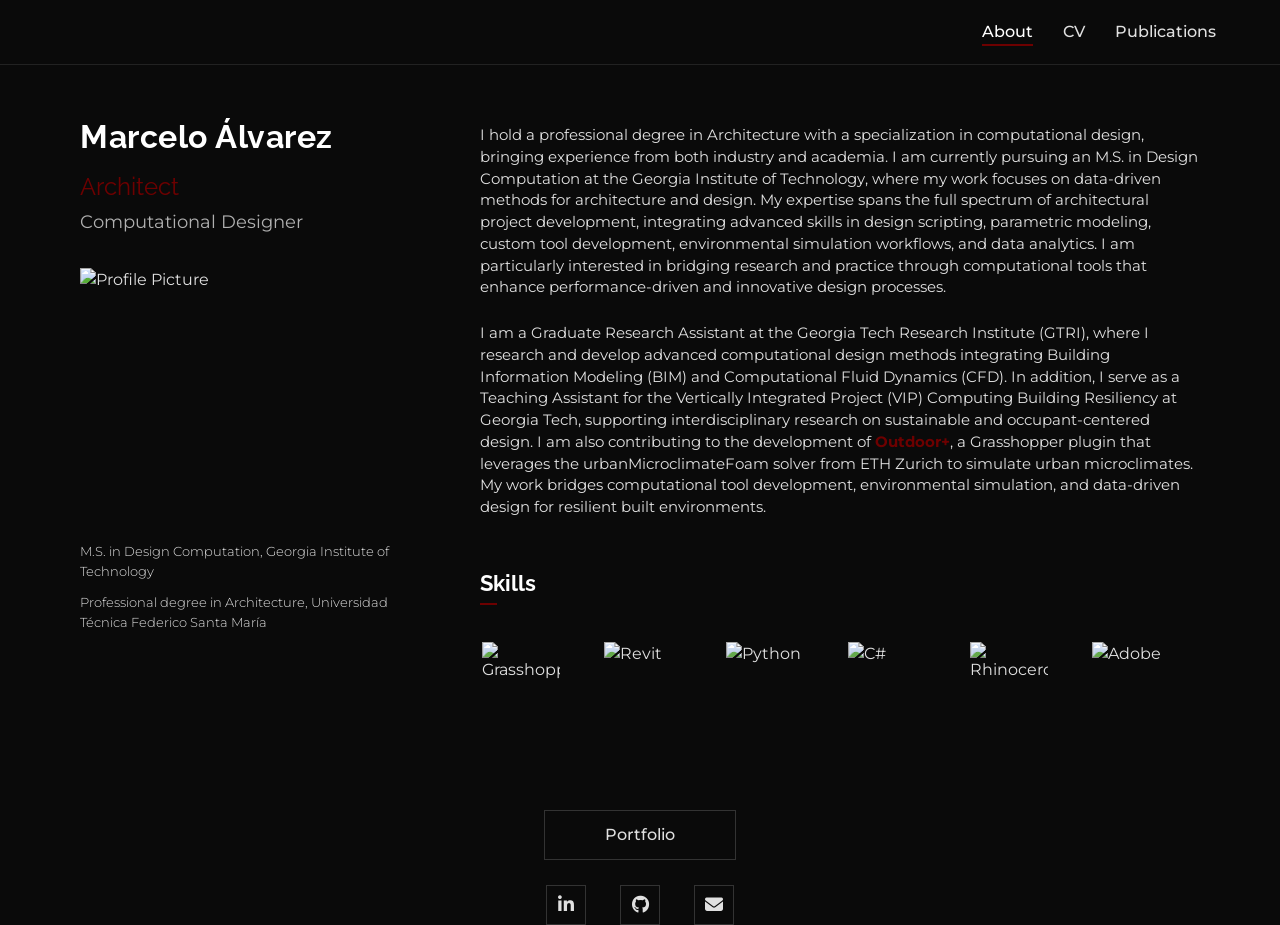
==== index.html @ eaa6f29a "fixed linkedin link" ====
<!DOCTYPE html>
<html lang="en">
<head>
    <meta charset="UTF-8">
    <meta name="viewport" content="width=device-width, initial-scale=1.0">
    <title>Marcelo Alvarez, Arch & Comp. Design</title>
    <link rel="stylesheet" href="https://cdnjs.cloudflare.com/ajax/libs/font-awesome/6.4.0/css/all.min.css">
    <link rel="stylesheet" href="https://fonts.googleapis.com/css2?family=Montserrat:wght@300;400;500;600&family=Raleway:wght@400;500;600&display=swap">
    <style>
        * {
            margin: 0;
            padding: 0;
            box-sizing: border-box;
        }

        body {
            line-height: 1.5;
            color: #e0e0e0;
            background-color: #0a0a0a;
            font-family: 'Montserrat', sans-serif;
        }

        .container {
            margin: 0 auto;
            padding: 0 4rem;
        }
        
        /* Navigation */
        nav {
            padding: 20px 0;
            border-bottom: 1px solid #222;
        }

        .nav-container {
            display: flex;
            justify-content: flex-end; /* Right-aligned navigation */
        }

        .nav-links {
            display: flex;
            list-style: none;
            gap: 30px;
        }

        .nav-links a {
            text-decoration: none;
            color: #e0e0e0;
            font-size: 16px;
            font-weight: 500;
            transition: all 0.3s ease;
            position: relative;
            padding: 5px 0;
        }

        .nav-links a:after {
            content: '';
            position: absolute;
            width: 0;
            height: 2px;
            bottom: 0;
            left: 0;
            background-color: #6d0000;
            transition: width 0.3s ease;
        }

        .nav-links a:hover, .nav-links a.active {
            color: #ffffff;
        }

        .nav-links a:hover:after, .nav-links a.active:after {
            width: 100%;
        }

        /* Main Content */
        .main-content {
            display: flex;
            align-items: flex-start;
            justify-content: center;
            padding: 3rem 0;
            gap: 5rem;
        }

        .left-column {
            display: flex;
            flex-direction: column;
            align-items: flex-start;
            max-width: 20rem;
        }

        .profile-info {
            text-align: left;
            margin-bottom: 2rem;
        }

        .profile-info h1 {
            font-family: 'Raleway', sans-serif;
            font-size: 32px;
            margin-bottom: 0.5rem;
            color: #ffffff;
            align-items: left;
            letter-spacing: 0.5px;
        }

        .profile-info h2 {
            font-family: 'Raleway', sans-serif;
            font-size: 24px;
            font-weight: 400;
            color: #6d0000;
            margin-bottom: 0.25rem;
        }

        .profile-info h4 {
            font-family: 'Montserrat', sans-serif;
            font-size: 18px;
            font-weight: 400;
            color: #b0b0b0;
        }

        .profile-image {
            width: 250px;
            height: 250px;
            object-fit: cover;
            padding-left: 0rem;
            transition: filter 0.5s ease;
        }

        .right-column {
            max-width: 45rem;
        }

        .bio p {
            font-size: 14.5px;
            line-height: 1.5;
            margin-bottom: 1.5rem;
            margin-top: 0.75rem;
        }

        .bio h3 {
            font-family: 'Raleway', sans-serif;
            font-size: 22px;
            color: #ffffff;
            margin-top: 1.5rem;
            margin-bottom: 1rem;
            position: relative;
            display: inline-block;
        }

        .bio h3:after {
            content: '';
            position: absolute;
            width: 30%;
            height: 2px;
            bottom: -5px;
            left: 0;
            background-color: #6d0000;
        }

        .bio a {
            color: #6d0000;
            text-decoration: none;
            transition: all 0.2s ease;
        }

        .bio a:hover {
            color: #ffffff;
        }

        .skills-list {
            display: flex;
            flex-wrap: wrap;
            gap: 2.5rem;
            align-items: center;
            padding-top: 1.5rem;
        }
        
        .skill-item {
            position: relative;
            display: flex;
            flex-direction: column;
            align-items: center;
            cursor: pointer;
        }
        
        .skills-list img {
            width: 82px;
            height: 82px;
            transition: all 0.3s ease;
            filter: grayscale(20%);
            border: 2px solid transparent;
        }
        
        .skill-item:hover img {
            transform: translateY(-5px);
            filter: grayscale(0%);
            border-color: #6d0000;
        }

        .skill-info {
            position: absolute;
            bottom: 100%;
            left: 50%;
            transform: translateX(-50%) translateY(-10px);
            background-color: rgba(10, 10, 10, 0.95);
            color: #fff;
            padding: 8px 12px;
            border-radius: 4px;
            font-size: 14px;
            white-space: nowrap;
            pointer-events: none;
            opacity: 0;
            visibility: hidden;
            transition: all 0.3s ease;
            border: 1px solid #6d0000;
            z-index: 100;
            width: max-content;
            max-width: 500px;
        }
        
        .skill-item:hover .skill-info {
            opacity: 1;
            visibility: visible;
            transform: translateX(-50%) translateY(0);
        }
        
        .skill-info:after {
            content: '';
            position: absolute;
            top: 100%;
            left: 50%;
            margin-left: -5px;
            border-width: 5px;
            border-style: solid;
            border-color: #6d0000 transparent transparent transparent;
        }

        /* Social section */
        .social-section {
            display: flex;
            flex-direction: column;
            align-items: center;
            margin-top: 40px;
        }

        /* Portfolio Button - Matches social icons */
        .portfolio-button {
            display: flex;
            align-items: center;
            justify-content: center;
            gap: 10px;
            background-color: transparent;
            color: #e0e0e0;
            border: 1px solid #333;
            padding: 12px 60px;
            font-size: 16px;
            font-weight: 500;
            text-decoration: none;
            margin-bottom: 25px;
            transition: all 0.3s ease;
            position: relative;
            overflow: hidden;
        }

        .portfolio-button:before {
            content: '';
            position: absolute;
            top: 0;
            left: -100%;
            width: 100%;
            height: 100%;
            background: rgba(201, 1, 1, 0.1);
            transition: all 0.3s ease;
        }

        .portfolio-button:hover {
            color: #fff;
            border-color: #6d0000;
        }

        .portfolio-button:hover:before {
            left: 0;
        }

        /* Social Icons */
        .social-icons {
            display: flex;
            justify-content: center;
            gap: 2.15rem;
        }

        .social-icons a {
            display: flex;
            align-items: center;
            justify-content: center;
            width: 40px;
            height: 40px;
            background-color: transparent;
            border: 1px solid #333;
            color: #e0e0e0;
            font-size: 18px;
            text-decoration: none;
            transition: all 0.3s ease;
            position: relative;
            overflow: hidden;
        }

        .social-icons a:before {
            content: '';
            position: absolute;
            top: 0;
            left: -100%;
            width: 100%;
            height: 100%;
            background: rgba(201, 1, 1, 0.1);
            transition: all 0.3s ease;
        }

        .social-icons a:hover {
            color: #fff;
            border-color: #6d0000;
        }

        .social-icons a:hover:before {
            left: 0;
        }

        /* Responsive Design */
        @media (max-width: 768px) {
            .main-content {
                flex-direction: column;
                gap: 40px;
            }

            .left-column, .right-column {
                max-width: 100%;
            }

            .nav-links {
                gap: 20px;
            }
            
            .skill-info {
                max-width: 150px;
            }
        }
    </style>
</head>
<body>
    <!-- Navigation -->
    <nav>
        <div class="container nav-container">
            <ul class="nav-links">
                <li><a href="#" class="active">About</a></li>
                <li><a href="cv.html">CV</a></li>
                <li><a href="publications.html">Publications</a></li>
                <!-- <li><a href="projects.html">Projects</a></li> -->
            </ul>
        </div>
    </nav>

    <!-- Main Content -->
    <div class="container">
        <div class="main-content">
            <div class="left-column">
                <div class="profile-info">
                    <h1>Marcelo Álvarez</h1>
                    <h2>Architect</h2>
                    <h4>Computational Designer</h4>
                </div>
                <img src="https://raw.githubusercontent.com/alvarezdmarch/personal-website/refs/heads/main/resources/profilepicture2.jpg" alt="Profile Picture" class="profile-image">
                <p style="font-weight: 300; padding-top: 1.5rem; font-size: small;">M.S. in Design Computation, Georgia Institute of Technology</p>
                <p style="font-weight: 300; padding-top: 0.75rem; font-size: small;">Professional degree in Architecture, Universidad Técnica Federico Santa María</p>
            </div>
            <div class="right-column">
                <div class="bio">
                    <p>
                        I hold a professional degree in Architecture with a specialization in computational design, bringing experience from both industry and academia.
                        I am currently pursuing an M.S. in Design Computation at the Georgia Institute of Technology, where my work focuses on data-driven methods 
                        for architecture and design. My expertise spans the full spectrum of architectural project development, integrating advanced skills in design 
                        scripting, parametric modeling, custom tool development, environmental simulation workflows, and data analytics. I am particularly interested
                        in bridging research and practice through computational tools that enhance performance-driven and innovative design processes.
                    </p>
                    <p>
                        I am a Graduate Research Assistant at the Georgia Tech Research Institute (GTRI), where I research and develop advanced computational design methods 
                        integrating Building Information Modeling (BIM) and Computational Fluid Dynamics (CFD). In addition, I serve as a Teaching Assistant for the Vertically 
                        Integrated Project (VIP) Computing Building Resiliency at Georgia Tech, supporting interdisciplinary research on sustainable and occupant-centered design.
                        I am also contributing to the development of <a href="https://docs.eddy3d.com/outdoorplus/" style="color: #6d0000; font-weight: bold;">Outdoor+</a>, 
                        a Grasshopper plugin that leverages the urbanMicroclimateFoam solver from ETH Zurich to simulate urban microclimates. My work bridges computational tool
                        development, environmental simulation, and data-driven design for resilient built environments.
                    </p>
                    <h3>Skills</h3>
                    <div class="skills-list">
                        <div class="skill-item">
                            <div class="skill-info">Grasshopper: Parametric design and algorithmic modeling</div>
                            <img src="https://raw.githubusercontent.com/alvarezdmarch/personal-website/refs/heads/main/resources/grasshopper.png" alt="Grasshopper">
                        </div>
                        <div class="skill-item">
                            <div class="skill-info">Revit: Building Information Modeling (BIM)</div>
                            <img src="https://raw.githubusercontent.com/alvarezdmarch/personal-website/refs/heads/main/resources/revit.png" alt="Revit">
                        </div>
                        <div class="skill-item">
                            <div class="skill-info">Python: Programming for computational design & data analytics</div>
                            <img src="https://raw.githubusercontent.com/alvarezdmarch/personal-website/refs/heads/main/resources/python.png" alt="Python">
                        </div>
                        <div class="skill-item">
                            <div class="skill-info">C#: Advanced plugin development and computational tools</div>
                            <img src="https://raw.githubusercontent.com/alvarezdmarch/personal-website/refs/heads/main/resources/csharp.png" alt="C#">
                        </div>
                        <div class="skill-item">
                            <div class="skill-info">Rhinoceros: 3D modeling and digital fabrication</div>
                            <img src="https://raw.githubusercontent.com/alvarezdmarch/personal-website/refs/heads/main/resources/rhino.png" alt="Rhinoceros">
                        </div>
                        <div class="skill-item">
                            <div class="skill-info">Adobe Creative Suite: Visual communication and design</div>
                            <img src="https://raw.githubusercontent.com/alvarezdmarch/personal-website/refs/heads/main/resources/adobe.png" alt="Adobe">
                        </div>
                    </div>
                </div>
            </div>
        </div>

        <div class="social-section">
            <!-- Portfolio Button -->
            <a href="https://alvarezdmarch.github.io/portfolio2/" class="portfolio-button">
                Portfolio
            </a>

            <!-- Social Icons -->
            <div class="social-icons">
                <a href="https://www.linkedin.com/in/alvarezdm/" aria-label="LinkedIn Profile">
                    <i class="fab fa-linkedin-in"></i>
                </a>
                <a href="https://github.com/alvarezdmarch" aria-label="GitHub Profile">
                    <i class="fab fa-github"></i>
                </a>
                <a href="mailto:alvarezdm.arch@gmail.com" aria-label="Email Contact">
                    <i class="fas fa-envelope"></i>
                </a>
            </div>
        </div>
    </div>

    <script>
        document.addEventListener('DOMContentLoaded', function() {
            const navLinks = document.querySelectorAll('.nav-links a');
            
            navLinks.forEach(link => {
                link.addEventListener('click', function() {
                    navLinks.forEach(item => item.classList.remove('active'));
                    this.classList.add('active');
                });
            });
        });
    </script>
</body>
</html>
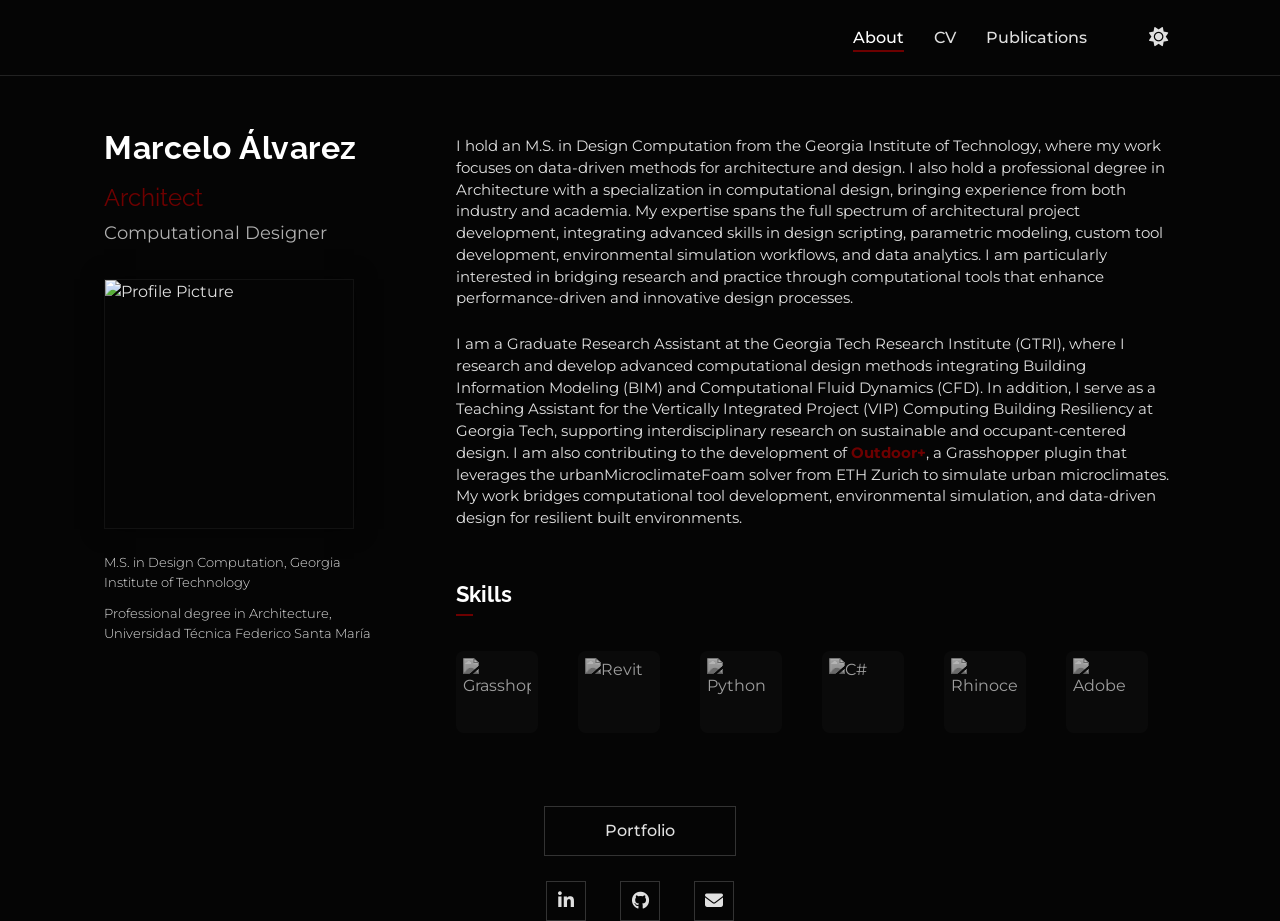
==== commit 95619e2a: "grad update" ====
--- a/index.html
+++ b/index.html
@@ -1,350 +1,21 @@
 <!DOCTYPE html>
 <html lang="en">
+
 <head>
     <meta charset="UTF-8">
     <meta name="viewport" content="width=device-width, initial-scale=1.0">
     <title>Marcelo Alvarez, Arch & Comp. Design</title>
     <link rel="stylesheet" href="https://cdnjs.cloudflare.com/ajax/libs/font-awesome/6.4.0/css/all.min.css">
-    <link rel="stylesheet" href="https://fonts.googleapis.com/css2?family=Montserrat:wght@300;400;500;600&family=Raleway:wght@400;500;600&display=swap">
-    <style>
-        * {
-            margin: 0;
-            padding: 0;
-            box-sizing: border-box;
-        }
+    <link rel="stylesheet"
+        href="https://fonts.googleapis.com/css2?family=Montserrat:wght@300;400;500;600&family=Raleway:wght@400;500;600&display=swap">
+    <link rel="stylesheet" href="styles.css">
+</head>
 
-        body {
-            line-height: 1.5;
-            color: #e0e0e0;
-            background-color: #0a0a0a;
-            font-family: 'Montserrat', sans-serif;
-        }
+<body>
+    <!-- Fixed Background -->
+    <div class="background-container" style="position: fixed; top: 0; left: 0; width: 100%; height: 100%; z-index: -1;">
+    </div>
 
-        .container {
-            margin: 0 auto;
-            padding: 0 4rem;
-        }
-        
-        /* Navigation */
-        nav {
-            padding: 20px 0;
-            border-bottom: 1px solid #222;
-        }
-
-        .nav-container {
-            display: flex;
-            justify-content: flex-end; /* Right-aligned navigation */
-        }
-
-        .nav-links {
-            display: flex;
-            list-style: none;
-            gap: 30px;
-        }
-
-        .nav-links a {
-            text-decoration: none;
-            color: #e0e0e0;
-            font-size: 16px;
-            font-weight: 500;
-            transition: all 0.3s ease;
-            position: relative;
-            padding: 5px 0;
-        }
-
-        .nav-links a:after {
-            content: '';
-            position: absolute;
-            width: 0;
-            height: 2px;
-            bottom: 0;
-            left: 0;
-            background-color: #6d0000;
-            transition: width 0.3s ease;
-        }
-
-        .nav-links a:hover, .nav-links a.active {
-            color: #ffffff;
-        }
-
-        .nav-links a:hover:after, .nav-links a.active:after {
-            width: 100%;
-        }
-
-        /* Main Content */
-        .main-content {
-            display: flex;
-            align-items: flex-start;
-            justify-content: center;
-            padding: 3rem 0;
-            gap: 5rem;
-        }
-
-        .left-column {
-            display: flex;
-            flex-direction: column;
-            align-items: flex-start;
-            max-width: 20rem;
-        }
-
-        .profile-info {
-            text-align: left;
-            margin-bottom: 2rem;
-        }
-
-        .profile-info h1 {
-            font-family: 'Raleway', sans-serif;
-            font-size: 32px;
-            margin-bottom: 0.5rem;
-            color: #ffffff;
-            align-items: left;
-            letter-spacing: 0.5px;
-        }
-
-        .profile-info h2 {
-            font-family: 'Raleway', sans-serif;
-            font-size: 24px;
-            font-weight: 400;
-            color: #6d0000;
-            margin-bottom: 0.25rem;
-        }
-
-        .profile-info h4 {
-            font-family: 'Montserrat', sans-serif;
-            font-size: 18px;
-            font-weight: 400;
-            color: #b0b0b0;
-        }
-
-        .profile-image {
-            width: 250px;
-            height: 250px;
-            object-fit: cover;
-            padding-left: 0rem;
-            transition: filter 0.5s ease;
-        }
-
-        .right-column {
-            max-width: 45rem;
-        }
-
-        .bio p {
-            font-size: 14.5px;
-            line-height: 1.5;
-            margin-bottom: 1.5rem;
-            margin-top: 0.75rem;
-        }
-
-        .bio h3 {
-            font-family: 'Raleway', sans-serif;
-            font-size: 22px;
-            color: #ffffff;
-            margin-top: 1.5rem;
-            margin-bottom: 1rem;
-            position: relative;
-            display: inline-block;
-        }
-
-        .bio h3:after {
-            content: '';
-            position: absolute;
-            width: 30%;
-            height: 2px;
-            bottom: -5px;
-            left: 0;
-            background-color: #6d0000;
-        }
-
-        .bio a {
-            color: #6d0000;
-            text-decoration: none;
-            transition: all 0.2s ease;
-        }
-
-        .bio a:hover {
-            color: #ffffff;
-        }
-
-        .skills-list {
-            display: flex;
-            flex-wrap: wrap;
-            gap: 2.5rem;
-            align-items: center;
-            padding-top: 1.5rem;
-        }
-        
-        .skill-item {
-            position: relative;
-            display: flex;
-            flex-direction: column;
-            align-items: center;
-            cursor: pointer;
-        }
-        
-        .skills-list img {
-            width: 82px;
-            height: 82px;
-            transition: all 0.3s ease;
-            filter: grayscale(20%);
-            border: 2px solid transparent;
-        }
-        
-        .skill-item:hover img {
-            transform: translateY(-5px);
-            filter: grayscale(0%);
-            border-color: #6d0000;
-        }
-
-        .skill-info {
-            position: absolute;
-            bottom: 100%;
-            left: 50%;
-            transform: translateX(-50%) translateY(-10px);
-            background-color: rgba(10, 10, 10, 0.95);
-            color: #fff;
-            padding: 8px 12px;
-            border-radius: 4px;
-            font-size: 14px;
-            white-space: nowrap;
-            pointer-events: none;
-            opacity: 0;
-            visibility: hidden;
-            transition: all 0.3s ease;
-            border: 1px solid #6d0000;
-            z-index: 100;
-            width: max-content;
-            max-width: 500px;
-        }
-        
-        .skill-item:hover .skill-info {
-            opacity: 1;
-            visibility: visible;
-            transform: translateX(-50%) translateY(0);
-        }
-        
-        .skill-info:after {
-            content: '';
-            position: absolute;
-            top: 100%;
-            left: 50%;
-            margin-left: -5px;
-            border-width: 5px;
-            border-style: solid;
-            border-color: #6d0000 transparent transparent transparent;
-        }
-
-        /* Social section */
-        .social-section {
-            display: flex;
-            flex-direction: column;
-            align-items: center;
-            margin-top: 40px;
-        }
-
-        /* Portfolio Button - Matches social icons */
-        .portfolio-button {
-            display: flex;
-            align-items: center;
-            justify-content: center;
-            gap: 10px;
-            background-color: transparent;
-            color: #e0e0e0;
-            border: 1px solid #333;
-            padding: 12px 60px;
-            font-size: 16px;
-            font-weight: 500;
-            text-decoration: none;
-            margin-bottom: 25px;
-            transition: all 0.3s ease;
-            position: relative;
-            overflow: hidden;
-        }
-
-        .portfolio-button:before {
-            content: '';
-            position: absolute;
-            top: 0;
-            left: -100%;
-            width: 100%;
-            height: 100%;
-            background: rgba(201, 1, 1, 0.1);
-            transition: all 0.3s ease;
-        }
-
-        .portfolio-button:hover {
-            color: #fff;
-            border-color: #6d0000;
-        }
-
-        .portfolio-button:hover:before {
-            left: 0;
-        }
-
-        /* Social Icons */
-        .social-icons {
-            display: flex;
-            justify-content: center;
-            gap: 2.15rem;
-        }
-
-        .social-icons a {
-            display: flex;
-            align-items: center;
-            justify-content: center;
-            width: 40px;
-            height: 40px;
-            background-color: transparent;
-            border: 1px solid #333;
-            color: #e0e0e0;
-            font-size: 18px;
-            text-decoration: none;
-            transition: all 0.3s ease;
-            position: relative;
-            overflow: hidden;
-        }
-
-        .social-icons a:before {
-            content: '';
-            position: absolute;
-            top: 0;
-            left: -100%;
-            width: 100%;
-            height: 100%;
-            background: rgba(201, 1, 1, 0.1);
-            transition: all 0.3s ease;
-        }
-
-        .social-icons a:hover {
-            color: #fff;
-            border-color: #6d0000;
-        }
-
-        .social-icons a:hover:before {
-            left: 0;
-        }
-
-        /* Responsive Design */
-        @media (max-width: 768px) {
-            .main-content {
-                flex-direction: column;
-                gap: 40px;
-            }
-
-            .left-column, .right-column {
-                max-width: 100%;
-            }
-
-            .nav-links {
-                gap: 20px;
-            }
-            
-            .skill-info {
-                max-width: 150px;
-            }
-        }
-    </style>
-</head>
-<body>
     <!-- Navigation -->
     <nav>
         <div class="container nav-container">
@@ -353,6 +24,11 @@
                 <li><a href="cv.html">CV</a></li>
                 <li><a href="publications.html">Publications</a></li>
                 <!-- <li><a href="projects.html">Projects</a></li> -->
+                <li>
+                    <button id="theme-toggle" class="theme-toggle" aria-label="Toggle Dark Mode">
+                        <i class="fas fa-sun"></i>
+                    </button>
+                </li>
             </ul>
         </div>
     </nav>
@@ -366,52 +42,69 @@
                     <h2>Architect</h2>
                     <h4>Computational Designer</h4>
                 </div>
-                <img src="https://raw.githubusercontent.com/alvarezdmarch/personal-website/refs/heads/main/resources/profilepicture2.jpg" alt="Profile Picture" class="profile-image">
-                <p style="font-weight: 300; padding-top: 1.5rem; font-size: small;">M.S. in Design Computation, Georgia Institute of Technology</p>
-                <p style="font-weight: 300; padding-top: 0.75rem; font-size: small;">Professional degree in Architecture, Universidad Técnica Federico Santa María</p>
+                <img src="https://raw.githubusercontent.com/alvarezdmarch/personal-website/refs/heads/main/resources/profilepicture2.jpg"
+                    alt="Profile Picture" class="profile-image">
+                <p style="font-weight: 300; padding-top: 1.5rem; font-size: small;">M.S. in Design Computation, Georgia
+                    Institute of Technology</p>
+                <p style="font-weight: 300; padding-top: 0.75rem; font-size: small;">Professional degree in
+                    Architecture, Universidad Técnica Federico Santa María</p>
             </div>
             <div class="right-column">
                 <div class="bio">
                     <p>
-                        I hold a professional degree in Architecture with a specialization in computational design, bringing experience from both industry and academia.
-                        I am currently pursuing an M.S. in Design Computation at the Georgia Institute of Technology, where my work focuses on data-driven methods 
-                        for architecture and design. My expertise spans the full spectrum of architectural project development, integrating advanced skills in design 
-                        scripting, parametric modeling, custom tool development, environmental simulation workflows, and data analytics. I am particularly interested
-                        in bridging research and practice through computational tools that enhance performance-driven and innovative design processes.
+                        I hold an M.S. in Design Computation from the Georgia Institute of Technology, where my work
+                        focuses on data-driven methods for architecture and design. I also hold a professional degree in
+                        Architecture with a specialization in computational design, bringing experience from both
+                        industry and academia. My expertise spans the full spectrum of architectural project
+                        development, integrating advanced skills in design scripting, parametric modeling, custom tool
+                        development, environmental simulation workflows, and data analytics. I am particularly
+                        interested in bridging research and practice through computational tools that enhance
+                        performance-driven and innovative design processes.
                     </p>
                     <p>
-                        I am a Graduate Research Assistant at the Georgia Tech Research Institute (GTRI), where I research and develop advanced computational design methods 
-                        integrating Building Information Modeling (BIM) and Computational Fluid Dynamics (CFD). In addition, I serve as a Teaching Assistant for the Vertically 
-                        Integrated Project (VIP) Computing Building Resiliency at Georgia Tech, supporting interdisciplinary research on sustainable and occupant-centered design.
-                        I am also contributing to the development of <a href="https://docs.eddy3d.com/outdoorplus/" style="color: #6d0000; font-weight: bold;">Outdoor+</a>, 
-                        a Grasshopper plugin that leverages the urbanMicroclimateFoam solver from ETH Zurich to simulate urban microclimates. My work bridges computational tool
+                        I am a Graduate Research Assistant at the Georgia Tech Research Institute (GTRI), where I
+                        research and develop advanced computational design methods
+                        integrating Building Information Modeling (BIM) and Computational Fluid Dynamics (CFD). In
+                        addition, I serve as a Teaching Assistant for the Vertically
+                        Integrated Project (VIP) Computing Building Resiliency at Georgia Tech, supporting
+                        interdisciplinary research on sustainable and occupant-centered design.
+                        I am also contributing to the development of <a href="https://docs.eddy3d.com/outdoorplus/"
+                            style="color: #6d0000; font-weight: bold;">Outdoor+</a>,
+                        a Grasshopper plugin that leverages the urbanMicroclimateFoam solver from ETH Zurich to simulate
+                        urban microclimates. My work bridges computational tool
                         development, environmental simulation, and data-driven design for resilient built environments.
                     </p>
                     <h3>Skills</h3>
                     <div class="skills-list">
                         <div class="skill-item">
                             <div class="skill-info">Grasshopper: Parametric design and algorithmic modeling</div>
-                            <img src="https://raw.githubusercontent.com/alvarezdmarch/personal-website/refs/heads/main/resources/grasshopper.png" alt="Grasshopper">
+                            <img src="https://raw.githubusercontent.com/alvarezdmarch/personal-website/refs/heads/main/resources/grasshopper.png"
+                                alt="Grasshopper">
                         </div>
                         <div class="skill-item">
                             <div class="skill-info">Revit: Building Information Modeling (BIM)</div>
-                            <img src="https://raw.githubusercontent.com/alvarezdmarch/personal-website/refs/heads/main/resources/revit.png" alt="Revit">
+                            <img src="https://raw.githubusercontent.com/alvarezdmarch/personal-website/refs/heads/main/resources/revit.png"
+                                alt="Revit">
                         </div>
                         <div class="skill-item">
                             <div class="skill-info">Python: Programming for computational design & data analytics</div>
-                            <img src="https://raw.githubusercontent.com/alvarezdmarch/personal-website/refs/heads/main/resources/python.png" alt="Python">
+                            <img src="https://raw.githubusercontent.com/alvarezdmarch/personal-website/refs/heads/main/resources/python.png"
+                                alt="Python">
                         </div>
                         <div class="skill-item">
                             <div class="skill-info">C#: Advanced plugin development and computational tools</div>
-                            <img src="https://raw.githubusercontent.com/alvarezdmarch/personal-website/refs/heads/main/resources/csharp.png" alt="C#">
+                            <img src="https://raw.githubusercontent.com/alvarezdmarch/personal-website/refs/heads/main/resources/csharp.png"
+                                alt="C#">
                         </div>
                         <div class="skill-item">
                             <div class="skill-info">Rhinoceros: 3D modeling and digital fabrication</div>
-                            <img src="https://raw.githubusercontent.com/alvarezdmarch/personal-website/refs/heads/main/resources/rhino.png" alt="Rhinoceros">
+                            <img src="https://raw.githubusercontent.com/alvarezdmarch/personal-website/refs/heads/main/resources/rhino.png"
+                                alt="Rhinoceros">
                         </div>
                         <div class="skill-item">
                             <div class="skill-info">Adobe Creative Suite: Visual communication and design</div>
-                            <img src="https://raw.githubusercontent.com/alvarezdmarch/personal-website/refs/heads/main/resources/adobe.png" alt="Adobe">
+                            <img src="https://raw.githubusercontent.com/alvarezdmarch/personal-website/refs/heads/main/resources/adobe.png"
+                                alt="Adobe">
                         </div>
                     </div>
                 </div>
@@ -439,12 +132,13 @@
         </div>
     </div>
 
+    <script src="theme.js"></script>
     <script>
-        document.addEventListener('DOMContentLoaded', function() {
+        document.addEventListener('DOMContentLoaded', function () {
             const navLinks = document.querySelectorAll('.nav-links a');
-            
+
             navLinks.forEach(link => {
-                link.addEventListener('click', function() {
+                link.addEventListener('click', function () {
                     navLinks.forEach(item => item.classList.remove('active'));
                     this.classList.add('active');
                 });
@@ -452,4 +146,5 @@
         });
     </script>
 </body>
+
 </html>
--- a/styles.css
+++ b/styles.css
@@ -0,0 +1,642 @@
+:root {
+    --bg-color: #050505;
+    --text-color: #e0e0e0;
+    --text-muted: #b0b0b0;
+    --accent-color: #6d0000;
+    --border-color: #222;
+    --hover-bg: rgba(255, 255, 255, 0.05);
+    --card-bg: rgba(255, 255, 255, 0.03);
+    --card-border: rgba(255, 255, 255, 0.05);
+    --nav-border: #222;
+    --active-color: #ffffff;
+    --social-border: #333;
+    --social-hover-bg: rgba(201, 1, 1, 0.1);
+}
+
+html[data-theme="light"] {
+    --bg-color: #ffffff;
+    --text-color: #000000;
+    --text-muted: #555555;
+    --accent-color: #8a0000;
+    /* Slightly darker red for light mode contrast */
+    --border-color: #ddd;
+    --hover-bg: rgba(0, 0, 0, 0.05);
+    --card-bg: rgba(0, 0, 0, 0.03);
+    --card-border: rgba(0, 0, 0, 0.1);
+    --nav-border: #eee;
+    --active-color: #000000;
+    --social-border: #ccc;
+    --social-hover-bg: rgba(138, 0, 0, 0.1);
+}
+
+* {
+    margin: 0;
+    padding: 0;
+    box-sizing: border-box;
+}
+
+html {
+    overflow-y: scroll;
+    /* Force scrollbar to prevent layout shift */
+    background-color: var(--bg-color);
+}
+
+body {
+    line-height: 1.5;
+    color: var(--text-color);
+    background-color: var(--bg-color);
+    font-family: 'Montserrat', sans-serif;
+    position: relative;
+    overflow-x: hidden;
+    transition: background-color 0.3s ease, color 0.3s ease;
+}
+
+.background-container {
+    position: fixed;
+    top: 0;
+    left: 0;
+    width: 100%;
+    height: 100%;
+    z-index: -1;
+    background-color: var(--bg-color);
+    transition: background-color 0.3s ease;
+}
+
+.container {
+    margin: 0 auto;
+    padding: 0 4rem;
+    max-width: 75rem;
+}
+
+/* Navigation */
+nav {
+    padding: 20px 0;
+    border-bottom: 1px solid var(--nav-border);
+}
+
+.nav-container {
+    display: flex;
+    justify-content: flex-end;
+    /* Right-aligned navigation */
+    align-items: center;
+}
+
+.nav-links {
+    display: flex;
+    list-style: none;
+    gap: 30px;
+    align-items: center;
+}
+
+.nav-links a {
+    text-decoration: none;
+    color: var(--text-color);
+    font-size: 16px;
+    font-weight: 500;
+    transition: all 0.3s ease;
+    position: relative;
+    padding: 5px 0;
+}
+
+.nav-links a:after {
+    content: '';
+    position: absolute;
+    width: 0;
+    height: 2px;
+    bottom: 0;
+    left: 0;
+    background-color: var(--accent-color);
+    transition: width 0.3s ease;
+}
+
+.nav-links a:hover,
+.nav-links a.active {
+    color: var(--active-color);
+}
+
+.nav-links a:hover:after,
+.nav-links a.active:after {
+    width: 100%;
+}
+
+/* Theme Toggle Button */
+.theme-toggle {
+    background: none;
+    border: none;
+    color: var(--text-color);
+    cursor: pointer;
+    font-size: 1.2rem;
+    padding: 0.5rem;
+    margin-left: 1.5rem;
+    transition: color 0.3s ease;
+    display: flex;
+    align-items: center;
+    justify-content: center;
+}
+
+.theme-toggle:hover {
+    color: var(--accent-color);
+}
+
+/* Main Content */
+.main-content {
+    display: flex;
+    align-items: flex-start;
+    justify-content: center;
+    padding: 3rem 0;
+    gap: 5rem;
+}
+
+.left-column {
+    display: flex;
+    flex-direction: column;
+    align-items: flex-start;
+    max-width: 20rem;
+}
+
+.profile-info {
+    text-align: left;
+    margin-bottom: 2rem;
+}
+
+.profile-info h1 {
+    font-family: 'Raleway', sans-serif;
+    font-size: 32px;
+    margin-bottom: 0.5rem;
+    color: var(--active-color);
+    align-items: left;
+    letter-spacing: 0.5px;
+}
+
+.profile-info h2 {
+    font-family: 'Raleway', sans-serif;
+    font-size: 24px;
+    font-weight: 400;
+    color: var(--accent-color);
+    margin-bottom: 0.25rem;
+}
+
+.profile-info h4 {
+    font-family: 'Montserrat', sans-serif;
+    font-size: 18px;
+    font-weight: 400;
+    color: var(--text-muted);
+}
+
+.profile-image {
+    width: 250px;
+    height: 250px;
+    object-fit: cover;
+    padding-left: 0rem;
+    transition: all 0.5s ease;
+    box-shadow: 0 0 20px rgba(0, 0, 0, 0.5);
+    border: 1px solid var(--card-border);
+}
+
+.profile-image:hover {
+    box-shadow: 0 0 30px rgba(109, 0, 0, 0.2);
+    transform: scale(1.02);
+    border-color: rgba(109, 0, 0, 0.3);
+}
+
+.right-column {
+    max-width: 45rem;
+}
+
+.bio p {
+    font-size: 14.5px;
+    line-height: 1.5;
+    margin-bottom: 1.5rem;
+    margin-top: 0.75rem;
+}
+
+.bio h3 {
+    font-family: 'Raleway', sans-serif;
+    font-size: 22px;
+    color: var(--active-color);
+    margin-top: 1.5rem;
+    margin-bottom: 1rem;
+    position: relative;
+    display: inline-block;
+}
+
+.bio h3:after {
+    content: '';
+    position: absolute;
+    width: 30%;
+    height: 2px;
+    bottom: -5px;
+    left: 0;
+    background-color: var(--accent-color);
+}
+
+.bio a {
+    color: var(--accent-color);
+    text-decoration: none;
+    transition: all 0.2s ease;
+}
+
+.bio a:hover {
+    color: var(--active-color);
+}
+
+/* Skills Grid */
+.skills-list {
+    display: flex;
+    flex-wrap: wrap;
+    gap: 2.5rem;
+    align-items: center;
+    padding-top: 1.5rem;
+}
+
+.skill-item {
+    position: relative;
+    display: flex;
+    flex-direction: column;
+    align-items: center;
+    cursor: pointer;
+}
+
+.skills-list img {
+    width: 82px;
+    height: 82px;
+    transition: all 0.4s cubic-bezier(0.4, 0, 0.2, 1);
+    filter: grayscale(100%) opacity(0.7);
+    border: 2px solid transparent;
+    /* darker border for unselected state */
+    padding: 5px;
+    border-radius: 8px;
+    background: var(--card-bg);
+}
+
+.skill-item:hover img {
+    transform: translateY(-5px) scale(1.05);
+    filter: grayscale(0%) opacity(1);
+    border-color: rgba(109, 0, 0, 0.5);
+    background: var(--social-hover-bg);
+    box-shadow: 0 10px 20px -10px rgba(0, 0, 0, 0.5);
+}
+
+.skill-info {
+    position: absolute;
+    bottom: 110%;
+    left: 50%;
+    transform: translateX(-50%) translateY(5px);
+    background-color: rgba(10, 10, 10, 0.95);
+    color: #fff;
+    padding: 8px 16px;
+    border-radius: 4px;
+    font-size: 13px;
+    letter-spacing: 0.5px;
+    white-space: nowrap;
+    pointer-events: none;
+    opacity: 0;
+    visibility: hidden;
+    transition: all 0.3s cubic-bezier(0.4, 0, 0.2, 1);
+    border: 1px solid rgba(109, 0, 0, 0.4);
+    z-index: 100;
+    width: max-content;
+    max-width: 500px;
+    box-shadow: 0 5px 15px rgba(0, 0, 0, 0.5);
+    backdrop-filter: blur(5px);
+}
+
+.skill-item:hover .skill-info {
+    opacity: 1;
+    visibility: visible;
+    transform: translateX(-50%) translateY(0);
+}
+
+.skill-info:after {
+    content: '';
+    position: absolute;
+    top: 100%;
+    left: 50%;
+    margin-left: -5px;
+    border-width: 5px;
+    border-style: solid;
+    border-color: #6d0000 transparent transparent transparent;
+}
+
+/* Light Mode specific icon adjustments */
+html[data-theme="light"] .skills-list img {
+    filter: grayscale(100%) invert(1) opacity(0.8);
+}
+
+html[data-theme="light"] .skill-item:hover img {
+    /* Keep inverted on hover so they differ from the dark-mode optimized originals */
+    filter: grayscale(0%) invert(1) opacity(1);
+}
+
+/* Social section */
+.social-section {
+    display: flex;
+    flex-direction: column;
+    align-items: center;
+    margin-top: 25px;
+}
+
+/* Portfolio Button */
+.portfolio-button {
+    display: flex;
+    align-items: center;
+    justify-content: center;
+    gap: 10px;
+    background-color: transparent;
+    color: var(--text-color);
+    border: 1px solid var(--social-border);
+    padding: 12px 60px;
+    font-size: 16px;
+    font-weight: 500;
+    text-decoration: none;
+    margin-bottom: 25px;
+    transition: all 0.3s ease;
+    position: relative;
+    overflow: hidden;
+}
+
+.portfolio-button:before {
+    content: '';
+    position: absolute;
+    top: 0;
+    left: -100%;
+    width: 100%;
+    height: 100%;
+    background: var(--social-hover-bg);
+    transition: all 0.3s ease;
+}
+
+.portfolio-button:hover {
+    color: var(--active-color);
+    border-color: var(--accent-color);
+}
+
+.portfolio-button:hover:before {
+    left: 0;
+}
+
+/* Social Icons */
+.social-icons {
+    display: flex;
+    justify-content: center;
+    gap: 2.15rem;
+}
+
+.social-icons a {
+    display: flex;
+    align-items: center;
+    justify-content: center;
+    width: 40px;
+    height: 40px;
+    background-color: transparent;
+    border: 1px solid var(--social-border);
+    color: var(--text-color);
+    font-size: 18px;
+    text-decoration: none;
+    transition: all 0.3s ease;
+    position: relative;
+    overflow: hidden;
+}
+
+.social-icons a:before {
+    content: '';
+    position: absolute;
+    top: 0;
+    left: -100%;
+    width: 100%;
+    height: 100%;
+    background: var(--social-hover-bg);
+    transition: all 0.3s ease;
+}
+
+.social-icons a:hover {
+    color: var(--active-color);
+    border-color: var(--accent-color);
+}
+
+.social-icons a:hover:before {
+    left: 0;
+}
+
+/* CV Page Specifics */
+.cv-content {
+    padding: 3rem 0;
+    max-width: 65rem;
+    margin: 0 auto;
+}
+
+.section {
+    margin-bottom: 3rem;
+}
+
+.section-title {
+    font-family: 'Raleway', sans-serif;
+    font-size: 22px;
+    color: var(--active-color);
+    margin-bottom: 1.5rem;
+    position: relative;
+    display: inline-block;
+}
+
+.section-title:after {
+    content: '';
+    position: absolute;
+    width: 30%;
+    height: 2px;
+    bottom: -5px;
+    left: 0;
+    background-color: var(--accent-color);
+}
+
+.entry {
+    margin-bottom: 2rem;
+    padding-bottom: 1.5rem;
+    border-bottom: 1px solid var(--border-color);
+}
+
+.entry:last-child {
+    border-bottom: none;
+    padding-bottom: 0;
+}
+
+.entry-title {
+    font-family: 'Raleway', sans-serif;
+    font-size: 18px;
+    color: var(--active-color);
+    margin-bottom: 0.5rem;
+    font-weight: 500;
+}
+
+.entry-subtitle {
+    font-size: 16px;
+    color: var(--accent-color);
+    margin-bottom: 0.5rem;
+    font-weight: 500;
+}
+
+.entry-date {
+    font-size: 14px;
+    color: var(--text-muted);
+    margin-bottom: 1rem;
+    font-style: italic;
+}
+
+.entry-description {
+    font-size: 14.5px;
+    line-height: 1.6;
+    color: var(--text-color);
+}
+
+.entry-description ul {
+    margin-left: 1.5rem;
+    margin-top: 0.5rem;
+}
+
+.entry-description li {
+    margin-bottom: 0.25rem;
+}
+
+/* Publications Page Specifics */
+.publications-content {
+    padding: 3rem 0;
+    max-width: 65rem;
+    margin: 0 auto;
+}
+
+.page-title {
+    font-family: 'Raleway', sans-serif;
+    font-size: 32px;
+    margin-bottom: 2rem;
+    color: var(--active-color);
+    letter-spacing: 0.5px;
+}
+
+.publication-list {
+    list-style: none;
+}
+
+.publication-item {
+    margin-bottom: 2.5rem;
+    padding-bottom: 2rem;
+    border-bottom: 1px solid var(--border-color);
+}
+
+.publication-item:last-child {
+    border-bottom: none;
+    padding-bottom: 0;
+}
+
+.publication-title {
+    font-family: 'Raleway', sans-serif;
+    font-size: 20px;
+    color: var(--active-color);
+    margin-bottom: 0.75rem;
+    font-weight: 500;
+    line-height: 1.3;
+}
+
+.publication-authors {
+    font-size: 16px;
+    color: var(--accent-color);
+    margin-bottom: 0.5rem;
+    font-weight: 500;
+}
+
+.publication-journal {
+    font-style: italic;
+    margin-bottom: 0.5rem;
+    color: var(--text-muted);
+    font-size: 15px;
+}
+
+.publication-year {
+    font-size: 14px;
+    color: var(--text-muted);
+    margin-bottom: 1rem;
+}
+
+.publication-abstract {
+    margin-bottom: 1rem;
+    font-size: 14.5px;
+    line-height: 1.6;
+}
+
+.publication-link {
+    display: inline-block;
+    color: var(--accent-color);
+    text-decoration: none;
+    transition: all 0.3s ease;
+    font-weight: 500;
+    position: relative;
+}
+
+.publication-link:after {
+    content: '';
+    position: absolute;
+    width: 0;
+    height: 1px;
+    bottom: -2px;
+    left: 0;
+    background-color: var(--accent-color);
+    transition: width 0.3s ease;
+}
+
+.publication-link:hover {
+    color: var(--active-color);
+}
+
+.publication-link:hover:after {
+    width: 100%;
+    background-color: var(--active-color);
+}
+
+
+/* Responsive Design */
+@media (max-width: 768px) {
+
+    /* Global Container Padding */
+    .container {
+        padding: 0 2rem;
+    }
+
+    .main-content {
+        flex-direction: column;
+        gap: 40px;
+    }
+
+    .left-column,
+    .right-column {
+        max-width: 100%;
+    }
+
+    .nav-links {
+        gap: 20px;
+    }
+
+    .skill-info {
+        max-width: 150px;
+    }
+
+    /* CV/Publications Responsive */
+    .cv-content,
+    .publications-content {
+        padding: 2rem 0;
+    }
+
+    .skills-grid {
+        /* For CV skills if grid is used */
+        grid-template-columns: 1fr;
+    }
+
+    .social-icons {
+        gap: 1.5rem;
+    }
+
+    .page-title {
+        font-size: 28px;
+    }
+
+    .publication-title {
+        font-size: 18px;
+    }
+}
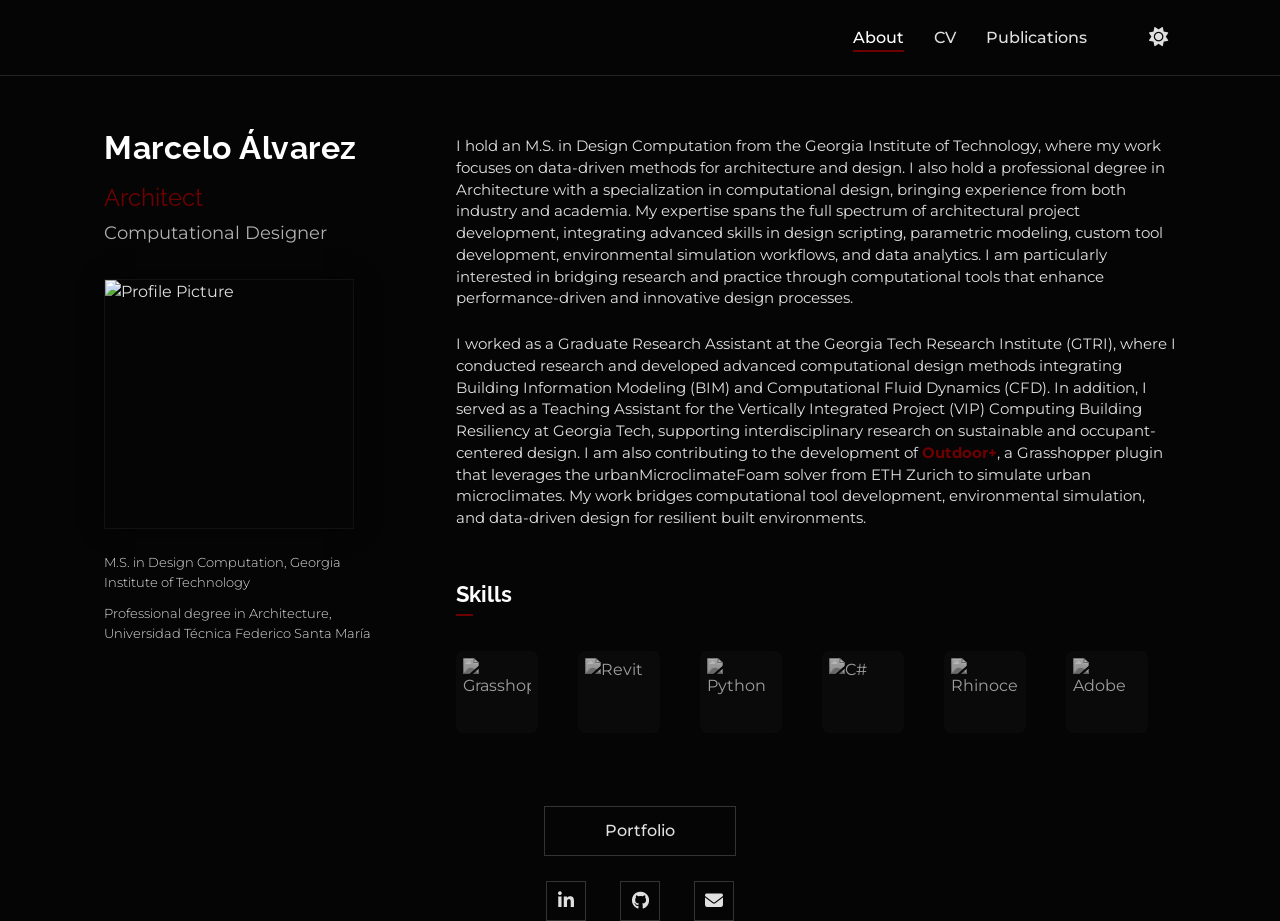
==== commit 87208120: "grad update" ====
--- a/index.html
+++ b/index.html
@@ -62,10 +62,10 @@
                         performance-driven and innovative design processes.
                     </p>
                     <p>
-                        I am a Graduate Research Assistant at the Georgia Tech Research Institute (GTRI), where I
-                        research and develop advanced computational design methods
+                        I worked as a Graduate Research Assistant at the Georgia Tech Research Institute (GTRI), where I
+                        conducted research and developed advanced computational design methods
                         integrating Building Information Modeling (BIM) and Computational Fluid Dynamics (CFD). In
-                        addition, I serve as a Teaching Assistant for the Vertically
+                        addition, I served as a Teaching Assistant for the Vertically
                         Integrated Project (VIP) Computing Building Resiliency at Georgia Tech, supporting
                         interdisciplinary research on sustainable and occupant-centered design.
                         I am also contributing to the development of <a href="https://docs.eddy3d.com/outdoorplus/"
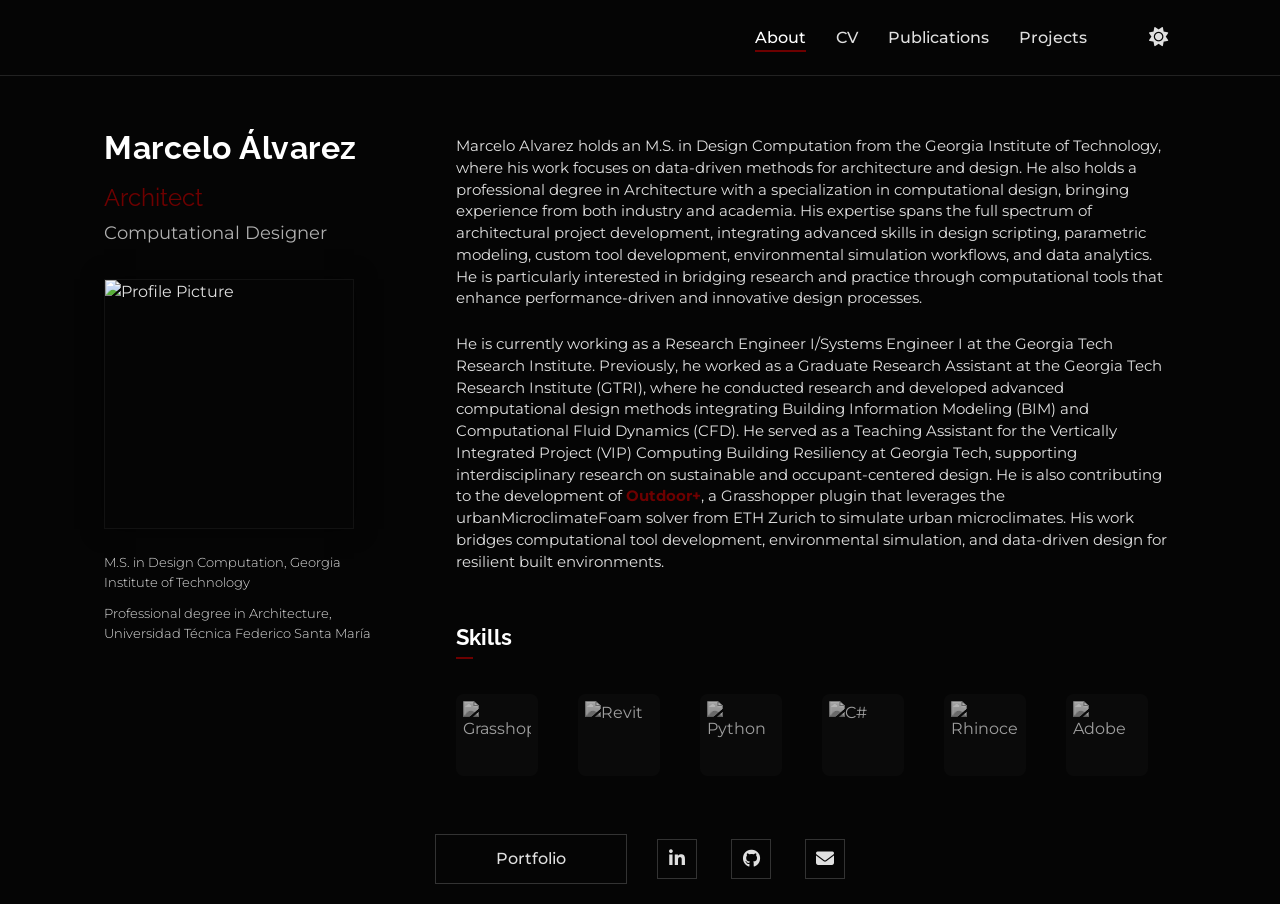
==== commit f7e2e36b: "feat: Rework projects page by deleting `_projects.html` and creating `projects.html`, add new image " ====
--- a/index.html
+++ b/index.html
@@ -23,7 +23,7 @@
                 <li><a href="#" class="active">About</a></li>
                 <li><a href="cv.html">CV</a></li>
                 <li><a href="publications.html">Publications</a></li>
-                <!-- <li><a href="projects.html">Projects</a></li> -->
+                <li><a href="projects.html">Projects</a></li>
                 <li>
                     <button id="theme-toggle" class="theme-toggle" aria-label="Toggle Dark Mode">
                         <i class="fas fa-sun"></i>
@@ -52,37 +52,42 @@
             <div class="right-column">
                 <div class="bio">
                     <p>
-                        I hold an M.S. in Design Computation from the Georgia Institute of Technology, where my work
-                        focuses on data-driven methods for architecture and design. I also hold a professional degree in
+                        Marcelo Alvarez holds an M.S. in Design Computation from the Georgia Institute of Technology,
+                        where his work
+                        focuses on data-driven methods for architecture and design. He also holds a professional degree
+                        in
                         Architecture with a specialization in computational design, bringing experience from both
-                        industry and academia. My expertise spans the full spectrum of architectural project
+                        industry and academia. His expertise spans the full spectrum of architectural project
                         development, integrating advanced skills in design scripting, parametric modeling, custom tool
-                        development, environmental simulation workflows, and data analytics. I am particularly
+                        development, environmental simulation workflows, and data analytics. He is particularly
                         interested in bridging research and practice through computational tools that enhance
                         performance-driven and innovative design processes.
                     </p>
                     <p>
-                        I worked as a Graduate Research Assistant at the Georgia Tech Research Institute (GTRI), where I
-                        conducted research and developed advanced computational design methods
-                        integrating Building Information Modeling (BIM) and Computational Fluid Dynamics (CFD). In
-                        addition, I served as a Teaching Assistant for the Vertically
+                        He is currently working as a Research Engineer I/Systems Engineer I at the Georgia Tech Research
+                        Institute.
+                        Previously, he worked as a Graduate Research Assistant at the Georgia Tech Research Institute
+                        (GTRI), where he conducted research and developed advanced computational design methods
+                        integrating Building Information Modeling (BIM) and Computational Fluid Dynamics (CFD).
+                        He served as a Teaching Assistant for the Vertically
                         Integrated Project (VIP) Computing Building Resiliency at Georgia Tech, supporting
                         interdisciplinary research on sustainable and occupant-centered design.
-                        I am also contributing to the development of <a href="https://docs.eddy3d.com/outdoorplus/"
+                        He is also contributing to the development of <a href="https://docs.eddy3d.com/outdoorplus/"
                             style="color: #6d0000; font-weight: bold;">Outdoor+</a>,
                         a Grasshopper plugin that leverages the urbanMicroclimateFoam solver from ETH Zurich to simulate
-                        urban microclimates. My work bridges computational tool
+                        urban microclimates. His work bridges computational tool
                         development, environmental simulation, and data-driven design for resilient built environments.
                     </p>
                     <h3>Skills</h3>
                     <div class="skills-list">
                         <div class="skill-item">
-                            <div class="skill-info">Grasshopper: Parametric design and algorithmic modeling</div>
+                            <div class="skill-info">Grasshopper: Advanced parametric modeling and data manipulation
+                            </div>
                             <img src="https://raw.githubusercontent.com/alvarezdmarch/personal-website/refs/heads/main/resources/grasshopper.png"
                                 alt="Grasshopper">
                         </div>
                         <div class="skill-item">
-                            <div class="skill-info">Revit: Building Information Modeling (BIM)</div>
+                            <div class="skill-info">Revit: BIM and custom IFC tool development</div>
                             <img src="https://raw.githubusercontent.com/alvarezdmarch/personal-website/refs/heads/main/resources/revit.png"
                                 alt="Revit">
                         </div>
@@ -92,7 +97,7 @@
                                 alt="Python">
                         </div>
                         <div class="skill-item">
-                            <div class="skill-info">C#: Advanced plugin development and computational tools</div>
+                            <div class="skill-info">C#: Grasshopper plugin development and computational tools</div>
                             <img src="https://raw.githubusercontent.com/alvarezdmarch/personal-website/refs/heads/main/resources/csharp.png"
                                 alt="C#">
                         </div>
--- a/styles.css
+++ b/styles.css
@@ -47,7 +47,7 @@
     background-color: var(--bg-color);
     font-family: 'Montserrat', sans-serif;
     position: relative;
-    overflow-x: hidden;
+    overflow-x: clip;
     transition: background-color 0.3s ease, color 0.3s ease;
 }
 
@@ -72,6 +72,10 @@
 nav {
     padding: 20px 0;
     border-bottom: 1px solid var(--nav-border);
+    position: sticky;
+    top: 0;
+    z-index: 1000;
+    background-color: var(--bg-color);
 }
 
 .nav-container {
@@ -331,9 +335,12 @@
 /* Social section */
 .social-section {
     display: flex;
-    flex-direction: column;
+    flex-direction: row;
+    justify-content: center;
     align-items: center;
-    margin-top: 25px;
+    margin-top: 10px;
+    gap: 30px;
+    padding-bottom: 20px;
 }
 
 /* Portfolio Button */
@@ -349,7 +356,7 @@
     font-size: 16px;
     font-weight: 500;
     text-decoration: none;
-    margin-bottom: 25px;
+    margin-bottom: 0;
     transition: all 0.3s ease;
     position: relative;
     overflow: hidden;
@@ -448,6 +455,17 @@
     background-color: var(--accent-color);
 }
 
+.cv-summary {
+    cursor: pointer;
+    user-select: none;
+    outline: none;
+    transition: color 0.3s ease;
+}
+
+.cv-summary:hover .section-title {
+    color: var(--accent-color);
+}
+
 .entry {
     margin-bottom: 2rem;
     padding-bottom: 1.5rem;
@@ -505,10 +523,22 @@
 
 .page-title {
     font-family: 'Raleway', sans-serif;
-    font-size: 32px;
-    margin-bottom: 2rem;
-    color: var(--active-color);
+    font-size: 22px;
+    color: var(--active-color);
+    margin-bottom: 1.5rem;
+    position: relative;
+    display: inline-block;
     letter-spacing: 0.5px;
+}
+
+.page-title:after {
+    content: '';
+    position: absolute;
+    width: 30%;
+    height: 2px;
+    bottom: -5px;
+    left: 0;
+    background-color: var(--accent-color);
 }
 
 .publication-list {
@@ -528,7 +558,7 @@
 
 .publication-title {
     font-family: 'Raleway', sans-serif;
-    font-size: 20px;
+    font-size: 18px;
     color: var(--active-color);
     margin-bottom: 0.75rem;
     font-weight: 500;
@@ -546,7 +576,7 @@
     font-style: italic;
     margin-bottom: 0.5rem;
     color: var(--text-muted);
-    font-size: 15px;
+    font-size: 14.5px;
 }
 
 .publication-year {
@@ -555,8 +585,27 @@
     margin-bottom: 1rem;
 }
 
+.publication-details {
+    margin-bottom: 1.5rem;
+}
+
+.publication-summary {
+    cursor: pointer;
+    font-weight: 500;
+    font-size: 14.5px;
+    color: var(--accent-color);
+    margin-bottom: 0.5rem;
+    transition: color 0.3s ease;
+    user-select: none;
+    outline: none;
+}
+
+.publication-summary:hover {
+    color: var(--active-color);
+}
+
 .publication-abstract {
-    margin-bottom: 1rem;
+    margin-top: 0.5rem;
     font-size: 14.5px;
     line-height: 1.6;
 }
@@ -623,6 +672,11 @@
         padding: 2rem 0;
     }
 
+    .social-section {
+        flex-direction: column;
+        gap: 20px;
+    }
+
     .skills-grid {
         /* For CV skills if grid is used */
         grid-template-columns: 1fr;
@@ -632,11 +686,98 @@
         gap: 1.5rem;
     }
 
-    .page-title {
-        font-size: 28px;
-    }
-
     .publication-title {
         font-size: 18px;
     }
+
+    .projects-grid {
+        grid-template-columns: 1fr;
+    }
+}
+
+/* Projects Page Specifics */
+.projects-content {
+    padding: 3rem 0;
+    max-width: 65rem;
+    margin: 0 auto;
+}
+
+.projects-grid {
+    display: grid;
+    grid-template-columns: repeat(auto-fill, minmax(300px, 1fr));
+    gap: 30px;
+}
+
+.project-card {
+    border: 1px solid var(--border-color);
+    margin-bottom: 20px;
+    background-color: var(--card-bg);
+    transition: all 0.3s ease;
+}
+
+.project-card:hover {
+    border-color: var(--accent-color);
+    transform: translateY(-5px);
+    box-shadow: 0 10px 20px rgba(0, 0, 0, 0.1);
+}
+
+.project-image {
+    width: 100%;
+    height: 200px;
+    object-fit: cover;
+}
+
+.project-info {
+    padding: 20px;
+}
+
+.project-title {
+    font-family: 'Raleway', sans-serif;
+    font-size: 20px;
+    color: var(--active-color);
+    margin-bottom: 10px;
+    font-weight: 500;
+}
+
+.project-category {
+    font-size: 14px;
+    color: var(--accent-color);
+    margin-bottom: 15px;
+    font-weight: 500;
+}
+
+.project-description {
+    font-size: 14.5px;
+    line-height: 1.6;
+    color: var(--text-color);
+    margin-bottom: 15px;
+}
+
+.project-link {
+    display: inline-block;
+    color: var(--accent-color);
+    text-decoration: none;
+    transition: all 0.3s ease;
+    font-weight: 500;
+    position: relative;
+}
+
+.project-link:after {
+    content: '';
+    position: absolute;
+    width: 0;
+    height: 1px;
+    bottom: -2px;
+    left: 0;
+    background-color: var(--accent-color);
+    transition: width 0.3s ease;
+}
+
+.project-link:hover {
+    color: var(--active-color);
+}
+
+.project-link:hover:after {
+    width: 100%;
+    background-color: var(--active-color);
 }
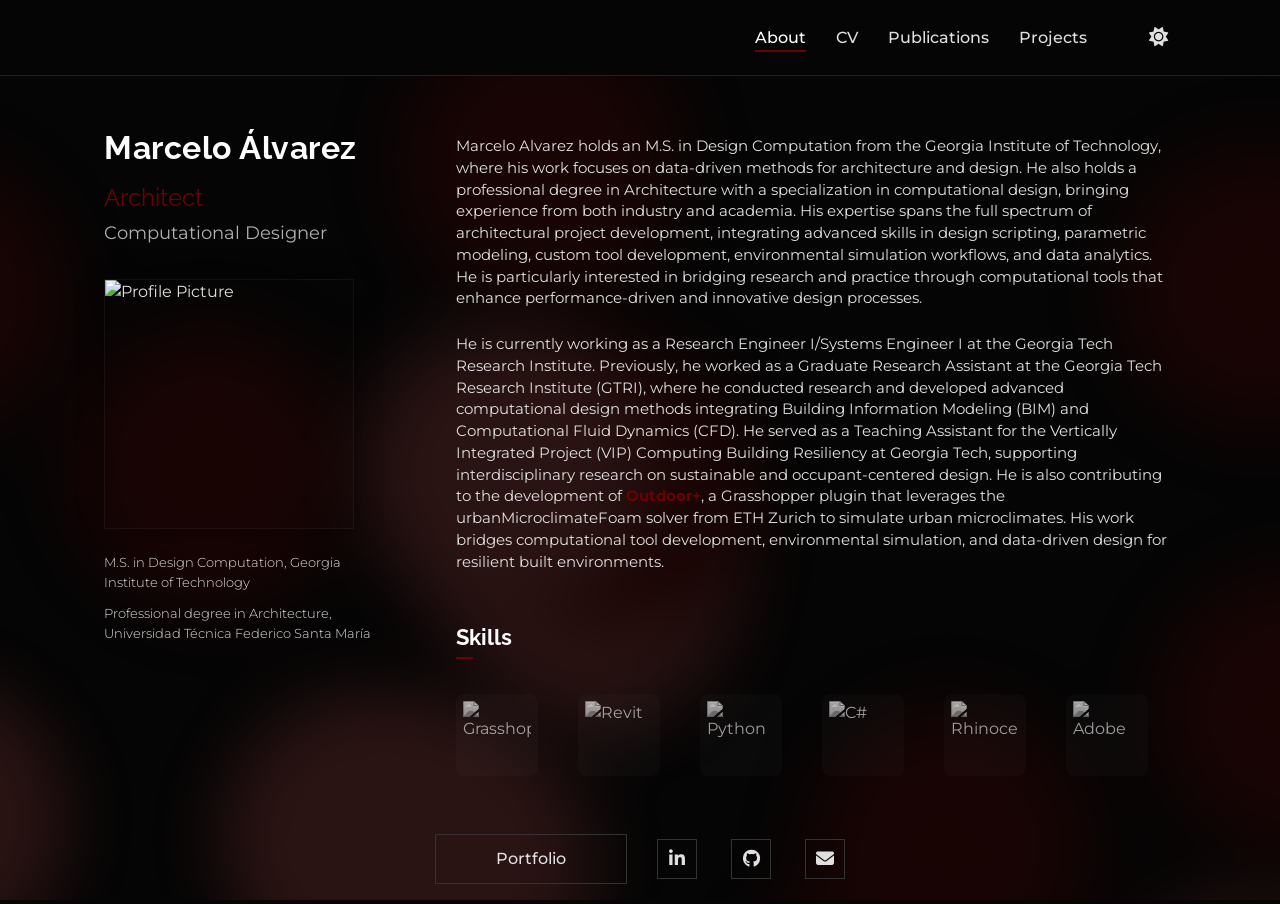
==== commit a3faf354: "feat: Add an animated background effect to the website by introducing a new background div and assoc" ====
--- a/index.html
+++ b/index.html
@@ -137,6 +137,29 @@
         </div>
     </div>
 
+    <div class="background">
+        <span></span>
+        <span></span>
+        <span></span>
+        <span></span>
+        <span></span>
+        <span></span>
+        <span></span>
+        <span></span>
+        <span></span>
+        <span></span>
+        <span></span>
+        <span></span>
+        <span></span>
+        <span></span>
+        <span></span>
+        <span></span>
+        <span></span>
+        <span></span>
+        <span></span>
+        <span></span>
+    </div>
+
     <script src="theme.js"></script>
     <script>
         document.addEventListener('DOMContentLoaded', function () {
--- a/styles.css
+++ b/styles.css
@@ -44,7 +44,7 @@
 body {
     line-height: 1.5;
     color: var(--text-color);
-    background-color: var(--bg-color);
+    background-color: transparent;
     font-family: 'Montserrat', sans-serif;
     position: relative;
     overflow-x: clip;
@@ -58,7 +58,7 @@
     width: 100%;
     height: 100%;
     z-index: -1;
-    background-color: var(--bg-color);
+    background-color: transparent;
     transition: background-color 0.3s ease;
 }
 
@@ -780,4 +780,235 @@
 .project-link:hover:after {
     width: 100%;
     background-color: var(--active-color);
+}
+
+@keyframes move {
+    100% {
+        transform: translate3d(0, 0, 1px) rotate(360deg);
+    }
+}
+
+.background {
+    position: fixed;
+    width: 100vw;
+    height: 100vh;
+    top: 0;
+    left: 0;
+    background-color: transparent;
+    overflow: hidden;
+    z-index: -1;
+    opacity: 0.15;
+}
+
+.background span {
+    width: 32vmin;
+    height: 32vmin;
+    border-radius: 32vmin;
+    backface-visibility: hidden;
+    position: absolute;
+    animation: move;
+    animation-duration: 45;
+    animation-timing-function: linear;
+    animation-iteration-count: infinite;
+}
+
+
+.background span:nth-child(0) {
+    color: #ff6666;
+    top: 58%;
+    left: 25%;
+    animation-duration: 17s;
+    animation-delay: -46s;
+    transform-origin: 20vw 25vh;
+    box-shadow: 64vmin 0 8.785637058167211vmin currentColor;
+}
+
+.background span:nth-child(1) {
+    color: #ff6666;
+    top: 49%;
+    left: 80%;
+    animation-duration: 43s;
+    animation-delay: -23s;
+    transform-origin: -17vw -11vh;
+    box-shadow: -64vmin 0 8.821230984677126vmin currentColor;
+}
+
+.background span:nth-child(2) {
+    color: #ff6666;
+    top: 80%;
+    left: 69%;
+    animation-duration: 21s;
+    animation-delay: -33s;
+    transform-origin: -19vw 5vh;
+    box-shadow: -64vmin 0 8.886742752262409vmin currentColor;
+}
+
+.background span:nth-child(3) {
+    color: #8a0000;
+    top: 63%;
+    left: 45%;
+    animation-duration: 43s;
+    animation-delay: -1s;
+    transform-origin: -23vw -6vh;
+    box-shadow: 64vmin 0 8.878028927172725vmin currentColor;
+}
+
+.background span:nth-child(4) {
+    color: #8a0000;
+    top: 30%;
+    left: 96%;
+    animation-duration: 22s;
+    animation-delay: -48s;
+    transform-origin: 18vw 19vh;
+    box-shadow: 64vmin 0 8.341071685532974vmin currentColor;
+}
+
+.background span:nth-child(5) {
+    color: #ff6666;
+    top: 77%;
+    left: 62%;
+    animation-duration: 10s;
+    animation-delay: -24s;
+    transform-origin: 19vw -9vh;
+    box-shadow: -64vmin 0 8.337611777983vmin currentColor;
+}
+
+.background span:nth-child(6) {
+    color: #ff6666;
+    top: 75%;
+    left: 28%;
+    animation-duration: 16s;
+    animation-delay: -40s;
+    transform-origin: 24vw 3vh;
+    box-shadow: -64vmin 0 8.049341385105203vmin currentColor;
+}
+
+.background span:nth-child(7) {
+    color: #8a0000;
+    top: 16%;
+    left: 42%;
+    animation-duration: 55s;
+    animation-delay: -43s;
+    transform-origin: 14vw -1vh;
+    box-shadow: 64vmin 0 8.790516157199786vmin currentColor;
+}
+
+.background span:nth-child(8) {
+    color: #8a0000;
+    top: 97%;
+    left: 91%;
+    animation-duration: 43s;
+    animation-delay: -35s;
+    transform-origin: 0vw 2vh;
+    box-shadow: 64vmin 0 8.73138228819361vmin currentColor;
+}
+
+.background span:nth-child(9) {
+    color: #8a0000;
+    top: 36%;
+    left: 50%;
+    animation-duration: 23s;
+    animation-delay: -49s;
+    transform-origin: 4vw 10vh;
+    box-shadow: -64vmin 0 8.347863343865772vmin currentColor;
+}
+
+.background span:nth-child(10) {
+    color: #ff6666;
+    top: 100%;
+    left: 41%;
+    animation-duration: 29s;
+    animation-delay: -29s;
+    transform-origin: -16vw 17vh;
+    box-shadow: 64vmin 0 8.835647707585412vmin currentColor;
+}
+
+.background span:nth-child(11) {
+    color: #ff6666;
+    top: 36%;
+    left: 4%;
+    animation-duration: 26s;
+    animation-delay: -39s;
+    transform-origin: 3vw 14vh;
+    box-shadow: -64vmin 0 8.133572403384242vmin currentColor;
+}
+
+.background span:nth-child(12) {
+    color: #8a0000;
+    top: 2%;
+    left: 76%;
+    animation-duration: 8s;
+    animation-delay: -8s;
+    transform-origin: -13vw 3vh;
+    box-shadow: -64vmin 0 8.73086992942947vmin currentColor;
+}
+
+.background span:nth-child(13) {
+    color: #8a0000;
+    top: 85%;
+    left: 92%;
+    animation-duration: 15s;
+    animation-delay: -48s;
+    transform-origin: 14vw 3vh;
+    box-shadow: 64vmin 0 8.444073829066744vmin currentColor;
+}
+
+.background span:nth-child(14) {
+    color: #8a0000;
+    top: 78%;
+    left: 18%;
+    animation-duration: 25s;
+    animation-delay: -47s;
+    transform-origin: 20vw 3vh;
+    box-shadow: 64vmin 0 8.73509382586478vmin currentColor;
+}
+
+.background span:nth-child(15) {
+    color: #8a0000;
+    top: 3%;
+    left: 13%;
+    animation-duration: 25s;
+    animation-delay: -35s;
+    transform-origin: -14vw -4vh;
+    box-shadow: -64vmin 0 8.278420693597274vmin currentColor;
+}
+
+.background span:nth-child(16) {
+    color: #8a0000;
+    top: 98%;
+    left: 12%;
+    animation-duration: 21s;
+    animation-delay: -23s;
+    transform-origin: -12vw 0vh;
+    box-shadow: 64vmin 0 8.837634493239202vmin currentColor;
+}
+
+.background span:nth-child(17) {
+    color: #8a0000;
+    top: 38%;
+    left: 82%;
+    animation-duration: 23s;
+    animation-delay: -36s;
+    transform-origin: 14vw -21vh;
+    box-shadow: -64vmin 0 8.03893783748463vmin currentColor;
+}
+
+.background span:nth-child(18) {
+    color: #ff6666;
+    top: 36%;
+    left: 73%;
+    animation-duration: 8s;
+    animation-delay: -44s;
+    transform-origin: 18vw -12vh;
+    box-shadow: -64vmin 0 8.547036093363774vmin currentColor;
+}
+
+.background span:nth-child(19) {
+    color: #8a0000;
+    top: 17%;
+    left: 28%;
+    animation-duration: 55s;
+    animation-delay: -48s;
+    transform-origin: 1vw -6vh;
+    box-shadow: -64vmin 0 8.29501456736002vmin currentColor;
 }
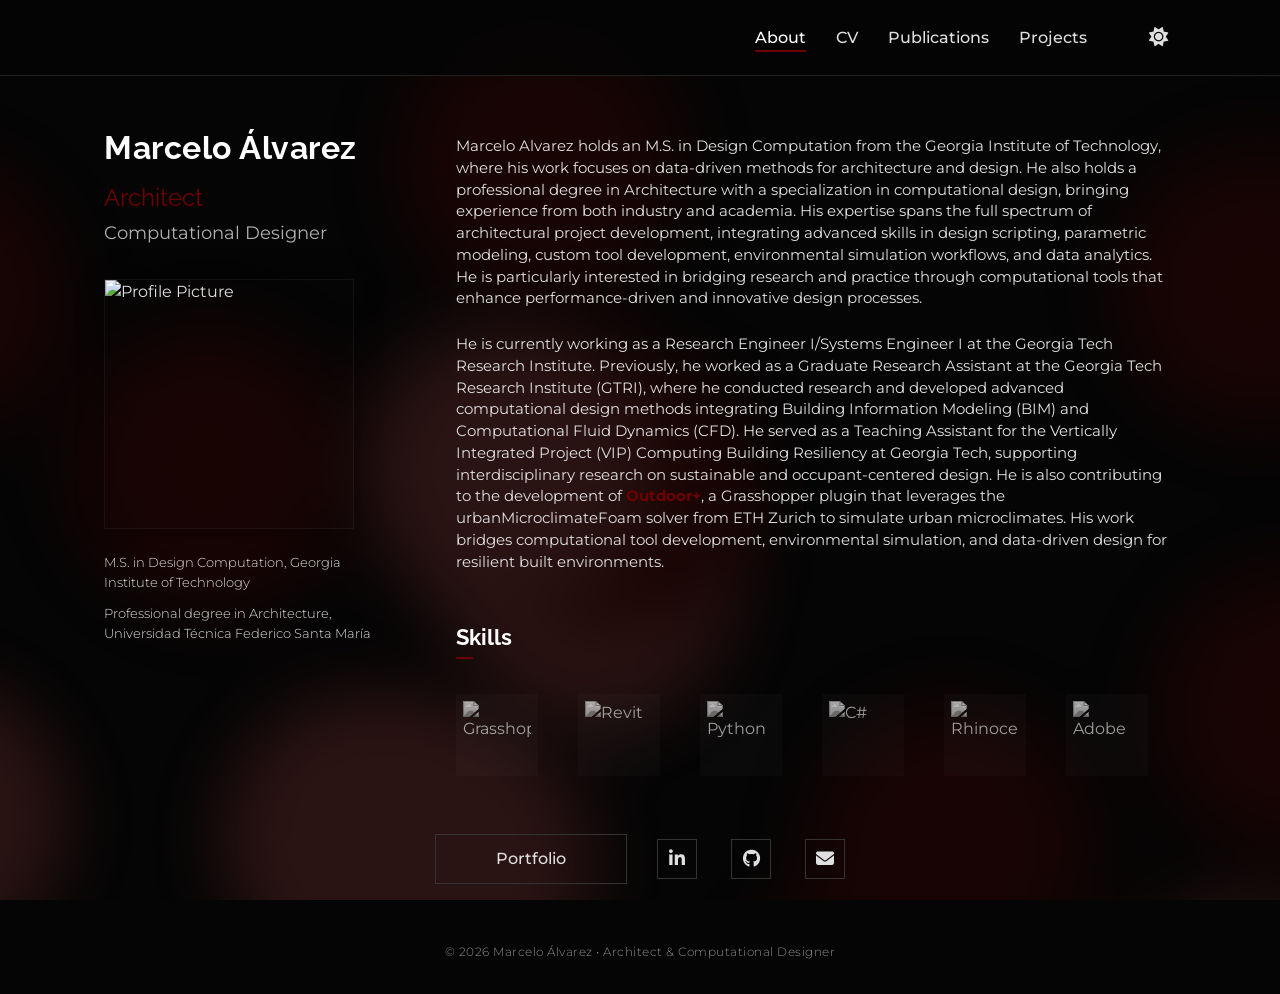
==== commit b85e49a3: "feat: add SEO metadata, mobile navigation, and site footers across all pages while standardizing ext" ====
--- a/index.html
+++ b/index.html
@@ -4,7 +4,12 @@
 <head>
     <meta charset="UTF-8">
     <meta name="viewport" content="width=device-width, initial-scale=1.0">
-    <title>Marcelo Alvarez, Arch & Comp. Design</title>
+    <meta name="description" content="Marcelo Álvarez - Architect & Computational Designer specializing in data-driven methods, urban microclimate CFD, and custom BIM tools. M.S. Design Computation, Georgia Tech.">
+    <meta name="author" content="Marcelo Álvarez">
+    <meta property="og:title" content="Marcelo Álvarez | Architect & Computational Designer">
+    <meta property="og:description" content="M.S. in Design Computation, Georgia Institute of Technology. Research Engineer & Computational Designer.">
+    <meta property="og:image" content="https://raw.githubusercontent.com/alvarezdmarch/personal-website/refs/heads/main/resources/profilepicture2.jpg">
+    <meta property="og:type" content="website">
     <link rel="stylesheet" href="https://cdnjs.cloudflare.com/ajax/libs/font-awesome/6.4.0/css/all.min.css">
     <link rel="stylesheet"
         href="https://fonts.googleapis.com/css2?family=Montserrat:wght@300;400;500;600&family=Raleway:wght@400;500;600&display=swap">
@@ -19,8 +24,11 @@
     <!-- Navigation -->
     <nav>
         <div class="container nav-container">
+            <button id="menu-toggle" class="menu-toggle" aria-label="Toggle Mobile Navigation">
+                <i class="fas fa-bars"></i>
+            </button>
             <ul class="nav-links">
-                <li><a href="#" class="active">About</a></li>
+                <li><a href="index.html" class="active">About</a></li>
                 <li><a href="cv.html">CV</a></li>
                 <li><a href="publications.html">Publications</a></li>
                 <li><a href="projects.html">Projects</a></li>
@@ -73,7 +81,7 @@
                         Integrated Project (VIP) Computing Building Resiliency at Georgia Tech, supporting
                         interdisciplinary research on sustainable and occupant-centered design.
                         He is also contributing to the development of <a href="https://docs.eddy3d.com/outdoorplus/"
-                            style="color: #6d0000; font-weight: bold;">Outdoor+</a>,
+                            target="_blank" rel="noopener noreferrer" style="color: #6d0000; font-weight: bold;">Outdoor+</a>,
                         a Grasshopper plugin that leverages the urbanMicroclimateFoam solver from ETH Zurich to simulate
                         urban microclimates. His work bridges computational tool
                         development, environmental simulation, and data-driven design for resilient built environments.
@@ -118,16 +126,16 @@
 
         <div class="social-section">
             <!-- Portfolio Button -->
-            <a href="https://alvarezdmarch.github.io/portfolio2/" class="portfolio-button">
+            <a href="https://alvarezdmarch.github.io/portfolio2/" target="_blank" rel="noopener noreferrer" class="portfolio-button">
                 Portfolio
             </a>
 
             <!-- Social Icons -->
             <div class="social-icons">
-                <a href="https://www.linkedin.com/in/alvarezdm/" aria-label="LinkedIn Profile">
+                <a href="https://www.linkedin.com/in/alvarezdm/" target="_blank" rel="noopener noreferrer" aria-label="LinkedIn Profile">
                     <i class="fab fa-linkedin-in"></i>
                 </a>
-                <a href="https://github.com/alvarezdmarch" aria-label="GitHub Profile">
+                <a href="https://github.com/alvarezdmarch" target="_blank" rel="noopener noreferrer" aria-label="GitHub Profile">
                     <i class="fab fa-github"></i>
                 </a>
                 <a href="mailto:alvarezdm.arch@gmail.com" aria-label="Email Contact">
@@ -135,7 +143,12 @@
                 </a>
             </div>
         </div>
+
+        <footer class="site-footer">
+            <p>© 2026 Marcelo Álvarez • Architect & Computational Designer</p>
+        </footer>
     </div>
+
 
     <div class="background">
         <span></span>
--- a/styles.css
+++ b/styles.css
@@ -1,1014 +1,1156 @@
-:root {
-    --bg-color: #050505;
-    --text-color: #e0e0e0;
-    --text-muted: #b0b0b0;
-    --accent-color: #6d0000;
-    --border-color: #222;
-    --hover-bg: rgba(255, 255, 255, 0.05);
-    --card-bg: rgba(255, 255, 255, 0.03);
-    --card-border: rgba(255, 255, 255, 0.05);
-    --nav-border: #222;
-    --active-color: #ffffff;
-    --social-border: #333;
-    --social-hover-bg: rgba(201, 1, 1, 0.1);
-}
-
-html[data-theme="light"] {
-    --bg-color: #ffffff;
-    --text-color: #000000;
-    --text-muted: #555555;
-    --accent-color: #8a0000;
-    /* Slightly darker red for light mode contrast */
-    --border-color: #ddd;
-    --hover-bg: rgba(0, 0, 0, 0.05);
-    --card-bg: rgba(0, 0, 0, 0.03);
-    --card-border: rgba(0, 0, 0, 0.1);
-    --nav-border: #eee;
-    --active-color: #000000;
-    --social-border: #ccc;
-    --social-hover-bg: rgba(138, 0, 0, 0.1);
-}
-
-* {
-    margin: 0;
-    padding: 0;
-    box-sizing: border-box;
-}
-
-html {
-    overflow-y: scroll;
-    /* Force scrollbar to prevent layout shift */
-    background-color: var(--bg-color);
-}
-
-body {
-    line-height: 1.5;
-    color: var(--text-color);
-    background-color: transparent;
-    font-family: 'Montserrat', sans-serif;
-    position: relative;
-    overflow-x: clip;
-    transition: background-color 0.3s ease, color 0.3s ease;
-}
-
-.background-container {
-    position: fixed;
-    top: 0;
-    left: 0;
-    width: 100%;
-    height: 100%;
-    z-index: -1;
-    background-color: transparent;
-    transition: background-color 0.3s ease;
-}
-
-.container {
-    margin: 0 auto;
-    padding: 0 4rem;
-    max-width: 75rem;
-}
-
-/* Navigation */
-nav {
-    padding: 20px 0;
-    border-bottom: 1px solid var(--nav-border);
-    position: sticky;
-    top: 0;
-    z-index: 1000;
-    background-color: var(--bg-color);
-}
-
-.nav-container {
-    display: flex;
-    justify-content: flex-end;
-    /* Right-aligned navigation */
-    align-items: center;
-}
-
-.nav-links {
-    display: flex;
-    list-style: none;
-    gap: 30px;
-    align-items: center;
-}
-
-.nav-links a {
-    text-decoration: none;
-    color: var(--text-color);
-    font-size: 16px;
-    font-weight: 500;
-    transition: all 0.3s ease;
-    position: relative;
-    padding: 5px 0;
-}
-
-.nav-links a:after {
-    content: '';
-    position: absolute;
-    width: 0;
-    height: 2px;
-    bottom: 0;
-    left: 0;
-    background-color: var(--accent-color);
-    transition: width 0.3s ease;
-}
-
-.nav-links a:hover,
-.nav-links a.active {
-    color: var(--active-color);
-}
-
-.nav-links a:hover:after,
-.nav-links a.active:after {
-    width: 100%;
-}
-
-/* Theme Toggle Button */
-.theme-toggle {
-    background: none;
-    border: none;
-    color: var(--text-color);
-    cursor: pointer;
-    font-size: 1.2rem;
-    padding: 0.5rem;
-    margin-left: 1.5rem;
-    transition: color 0.3s ease;
-    display: flex;
-    align-items: center;
-    justify-content: center;
-}
-
-.theme-toggle:hover {
-    color: var(--accent-color);
-}
-
-/* Main Content */
-.main-content {
-    display: flex;
-    align-items: flex-start;
-    justify-content: center;
-    padding: 3rem 0;
-    gap: 5rem;
-}
-
-.left-column {
-    display: flex;
-    flex-direction: column;
-    align-items: flex-start;
-    max-width: 20rem;
-}
-
-.profile-info {
-    text-align: left;
-    margin-bottom: 2rem;
-}
-
-.profile-info h1 {
-    font-family: 'Raleway', sans-serif;
-    font-size: 32px;
-    margin-bottom: 0.5rem;
-    color: var(--active-color);
-    align-items: left;
-    letter-spacing: 0.5px;
-}
-
-.profile-info h2 {
-    font-family: 'Raleway', sans-serif;
-    font-size: 24px;
-    font-weight: 400;
-    color: var(--accent-color);
-    margin-bottom: 0.25rem;
-}
-
-.profile-info h4 {
-    font-family: 'Montserrat', sans-serif;
-    font-size: 18px;
-    font-weight: 400;
-    color: var(--text-muted);
-}
-
-.profile-image {
-    width: 250px;
-    height: 250px;
-    object-fit: cover;
-    padding-left: 0rem;
-    transition: all 0.5s ease;
-    box-shadow: 0 0 20px rgba(0, 0, 0, 0.5);
-    border: 1px solid var(--card-border);
-}
-
-.profile-image:hover {
-    box-shadow: 0 0 30px rgba(109, 0, 0, 0.2);
-    transform: scale(1.02);
-    border-color: rgba(109, 0, 0, 0.3);
-}
-
-.right-column {
-    max-width: 45rem;
-}
-
-.bio p {
-    font-size: 14.5px;
-    line-height: 1.5;
-    margin-bottom: 1.5rem;
-    margin-top: 0.75rem;
-}
-
-.bio h3 {
-    font-family: 'Raleway', sans-serif;
-    font-size: 22px;
-    color: var(--active-color);
-    margin-top: 1.5rem;
-    margin-bottom: 1rem;
-    position: relative;
-    display: inline-block;
-}
-
-.bio h3:after {
-    content: '';
-    position: absolute;
-    width: 30%;
-    height: 2px;
-    bottom: -5px;
-    left: 0;
-    background-color: var(--accent-color);
-}
-
-.bio a {
-    color: var(--accent-color);
-    text-decoration: none;
-    transition: all 0.2s ease;
-}
-
-.bio a:hover {
-    color: var(--active-color);
-}
-
-/* Skills Grid */
-.skills-list {
-    display: flex;
-    flex-wrap: wrap;
-    gap: 2.5rem;
-    align-items: center;
-    padding-top: 1.5rem;
-}
-
-.skill-item {
-    position: relative;
-    display: flex;
-    flex-direction: column;
-    align-items: center;
-    cursor: pointer;
-}
-
-.skills-list img {
-    width: 82px;
-    height: 82px;
-    transition: all 0.4s cubic-bezier(0.4, 0, 0.2, 1);
-    filter: grayscale(100%) opacity(0.7);
-    border: 2px solid transparent;
-    /* darker border for unselected state */
-    padding: 5px;
-    border-radius: 8px;
-    background: var(--card-bg);
-}
-
-.skill-item:hover img {
-    transform: translateY(-5px) scale(1.05);
-    filter: grayscale(0%) opacity(1);
-    border-color: rgba(109, 0, 0, 0.5);
-    background: var(--social-hover-bg);
-    box-shadow: 0 10px 20px -10px rgba(0, 0, 0, 0.5);
-}
-
-.skill-info {
-    position: absolute;
-    bottom: 110%;
-    left: 50%;
-    transform: translateX(-50%) translateY(5px);
-    background-color: rgba(10, 10, 10, 0.95);
-    color: #fff;
-    padding: 8px 16px;
-    border-radius: 4px;
-    font-size: 13px;
-    letter-spacing: 0.5px;
-    white-space: nowrap;
-    pointer-events: none;
-    opacity: 0;
-    visibility: hidden;
-    transition: all 0.3s cubic-bezier(0.4, 0, 0.2, 1);
-    border: 1px solid rgba(109, 0, 0, 0.4);
-    z-index: 100;
-    width: max-content;
-    max-width: 500px;
-    box-shadow: 0 5px 15px rgba(0, 0, 0, 0.5);
-    backdrop-filter: blur(5px);
-}
-
-.skill-item:hover .skill-info {
-    opacity: 1;
-    visibility: visible;
-    transform: translateX(-50%) translateY(0);
-}
-
-.skill-info:after {
-    content: '';
-    position: absolute;
-    top: 100%;
-    left: 50%;
-    margin-left: -5px;
-    border-width: 5px;
-    border-style: solid;
-    border-color: #6d0000 transparent transparent transparent;
-}
-
-/* Light Mode specific icon adjustments */
-html[data-theme="light"] .skills-list img {
-    filter: grayscale(100%) invert(1) opacity(0.8);
-}
-
-html[data-theme="light"] .skill-item:hover img {
-    /* Keep inverted on hover so they differ from the dark-mode optimized originals */
-    filter: grayscale(0%) invert(1) opacity(1);
-}
-
-/* Social section */
-.social-section {
-    display: flex;
-    flex-direction: row;
-    justify-content: center;
-    align-items: center;
-    margin-top: 10px;
-    gap: 30px;
-    padding-bottom: 20px;
-}
-
-/* Portfolio Button */
-.portfolio-button {
-    display: flex;
-    align-items: center;
-    justify-content: center;
-    gap: 10px;
-    background-color: transparent;
-    color: var(--text-color);
-    border: 1px solid var(--social-border);
-    padding: 12px 60px;
-    font-size: 16px;
-    font-weight: 500;
-    text-decoration: none;
-    margin-bottom: 0;
-    transition: all 0.3s ease;
-    position: relative;
-    overflow: hidden;
-}
-
-.portfolio-button:before {
-    content: '';
-    position: absolute;
-    top: 0;
-    left: -100%;
-    width: 100%;
-    height: 100%;
-    background: var(--social-hover-bg);
-    transition: all 0.3s ease;
-}
-
-.portfolio-button:hover {
-    color: var(--active-color);
-    border-color: var(--accent-color);
-}
-
-.portfolio-button:hover:before {
-    left: 0;
-}
-
-/* Social Icons */
-.social-icons {
-    display: flex;
-    justify-content: center;
-    gap: 2.15rem;
-}
-
-.social-icons a {
-    display: flex;
-    align-items: center;
-    justify-content: center;
-    width: 40px;
-    height: 40px;
-    background-color: transparent;
-    border: 1px solid var(--social-border);
-    color: var(--text-color);
-    font-size: 18px;
-    text-decoration: none;
-    transition: all 0.3s ease;
-    position: relative;
-    overflow: hidden;
-}
-
-.social-icons a:before {
-    content: '';
-    position: absolute;
-    top: 0;
-    left: -100%;
-    width: 100%;
-    height: 100%;
-    background: var(--social-hover-bg);
-    transition: all 0.3s ease;
-}
-
-.social-icons a:hover {
-    color: var(--active-color);
-    border-color: var(--accent-color);
-}
-
-.social-icons a:hover:before {
-    left: 0;
-}
-
-/* CV Page Specifics */
-.cv-content {
-    padding: 3rem 0;
-    max-width: 65rem;
-    margin: 0 auto;
-}
-
-.section {
-    margin-bottom: 3rem;
-}
-
-.section-title {
-    font-family: 'Raleway', sans-serif;
-    font-size: 22px;
-    color: var(--active-color);
-    margin-bottom: 1.5rem;
-    position: relative;
-    display: inline-block;
-}
-
-.section-title:after {
-    content: '';
-    position: absolute;
-    width: 30%;
-    height: 2px;
-    bottom: -5px;
-    left: 0;
-    background-color: var(--accent-color);
-}
-
-.cv-summary {
-    cursor: pointer;
-    user-select: none;
-    outline: none;
-    transition: color 0.3s ease;
-}
-
-.cv-summary:hover .section-title {
-    color: var(--accent-color);
-}
-
-.entry {
-    margin-bottom: 2rem;
-    padding-bottom: 1.5rem;
-    border-bottom: 1px solid var(--border-color);
-}
-
-.entry:last-child {
-    border-bottom: none;
-    padding-bottom: 0;
-}
-
-.entry-title {
-    font-family: 'Raleway', sans-serif;
-    font-size: 18px;
-    color: var(--active-color);
-    margin-bottom: 0.5rem;
-    font-weight: 500;
-}
-
-.entry-subtitle {
-    font-size: 16px;
-    color: var(--accent-color);
-    margin-bottom: 0.5rem;
-    font-weight: 500;
-}
-
-.entry-date {
-    font-size: 14px;
-    color: var(--text-muted);
-    margin-bottom: 1rem;
-    font-style: italic;
-}
-
-.entry-description {
-    font-size: 14.5px;
-    line-height: 1.6;
-    color: var(--text-color);
-}
-
-.entry-description ul {
-    margin-left: 1.5rem;
-    margin-top: 0.5rem;
-}
-
-.entry-description li {
-    margin-bottom: 0.25rem;
-}
-
-/* Publications Page Specifics */
-.publications-content {
-    padding: 3rem 0;
-    max-width: 65rem;
-    margin: 0 auto;
-}
-
-.page-title {
-    font-family: 'Raleway', sans-serif;
-    font-size: 22px;
-    color: var(--active-color);
-    margin-bottom: 1.5rem;
-    position: relative;
-    display: inline-block;
-    letter-spacing: 0.5px;
-}
-
-.page-title:after {
-    content: '';
-    position: absolute;
-    width: 30%;
-    height: 2px;
-    bottom: -5px;
-    left: 0;
-    background-color: var(--accent-color);
-}
-
-.publication-list {
-    list-style: none;
-}
-
-.publication-item {
-    margin-bottom: 2.5rem;
-    padding-bottom: 2rem;
-    border-bottom: 1px solid var(--border-color);
-}
-
-.publication-item:last-child {
-    border-bottom: none;
-    padding-bottom: 0;
-}
-
-.publication-title {
-    font-family: 'Raleway', sans-serif;
-    font-size: 18px;
-    color: var(--active-color);
-    margin-bottom: 0.75rem;
-    font-weight: 500;
-    line-height: 1.3;
-}
-
-.publication-authors {
-    font-size: 16px;
-    color: var(--accent-color);
-    margin-bottom: 0.5rem;
-    font-weight: 500;
-}
-
-.publication-journal {
-    font-style: italic;
-    margin-bottom: 0.5rem;
-    color: var(--text-muted);
-    font-size: 14.5px;
-}
-
-.publication-year {
-    font-size: 14px;
-    color: var(--text-muted);
-    margin-bottom: 1rem;
-}
-
-.publication-details {
-    margin-bottom: 1.5rem;
-}
-
-.publication-summary {
-    cursor: pointer;
-    font-weight: 500;
-    font-size: 14.5px;
-    color: var(--accent-color);
-    margin-bottom: 0.5rem;
-    transition: color 0.3s ease;
-    user-select: none;
-    outline: none;
-}
-
-.publication-summary:hover {
-    color: var(--active-color);
-}
-
-.publication-abstract {
-    margin-top: 0.5rem;
-    font-size: 14.5px;
-    line-height: 1.6;
-}
-
-.publication-link {
-    display: inline-block;
-    color: var(--accent-color);
-    text-decoration: none;
-    transition: all 0.3s ease;
-    font-weight: 500;
-    position: relative;
-}
-
-.publication-link:after {
-    content: '';
-    position: absolute;
-    width: 0;
-    height: 1px;
-    bottom: -2px;
-    left: 0;
-    background-color: var(--accent-color);
-    transition: width 0.3s ease;
-}
-
-.publication-link:hover {
-    color: var(--active-color);
-}
-
-.publication-link:hover:after {
-    width: 100%;
-    background-color: var(--active-color);
-}
-
-
-/* Responsive Design */
-@media (max-width: 768px) {
-
-    /* Global Container Padding */
-    .container {
-        padding: 0 2rem;
-    }
-
-    .main-content {
-        flex-direction: column;
-        gap: 40px;
-    }
-
-    .left-column,
-    .right-column {
-        max-width: 100%;
-    }
-
-    .nav-links {
-        gap: 20px;
-    }
-
-    .skill-info {
-        max-width: 150px;
-    }
-
-    /* CV/Publications Responsive */
-    .cv-content,
-    .publications-content {
-        padding: 2rem 0;
-    }
-
-    .social-section {
-        flex-direction: column;
-        gap: 20px;
-    }
-
-    .skills-grid {
-        /* For CV skills if grid is used */
-        grid-template-columns: 1fr;
-    }
-
-    .social-icons {
-        gap: 1.5rem;
-    }
-
-    .publication-title {
-        font-size: 18px;
-    }
-
-    .projects-grid {
-        grid-template-columns: 1fr;
-    }
-}
-
-/* Projects Page Specifics */
-.projects-content {
-    padding: 3rem 0;
-    max-width: 65rem;
-    margin: 0 auto;
-}
-
-.projects-grid {
-    display: grid;
-    grid-template-columns: repeat(auto-fill, minmax(300px, 1fr));
-    gap: 30px;
-}
-
-.project-card {
-    border: 1px solid var(--border-color);
-    margin-bottom: 20px;
-    background-color: var(--card-bg);
-    transition: all 0.3s ease;
-}
-
-.project-card:hover {
-    border-color: var(--accent-color);
-    transform: translateY(-5px);
-    box-shadow: 0 10px 20px rgba(0, 0, 0, 0.1);
-}
-
-.project-image {
-    width: 100%;
-    height: 200px;
-    object-fit: cover;
-}
-
-.project-info {
-    padding: 20px;
-}
-
-.project-title {
-    font-family: 'Raleway', sans-serif;
-    font-size: 20px;
-    color: var(--active-color);
-    margin-bottom: 10px;
-    font-weight: 500;
-}
-
-.project-category {
-    font-size: 14px;
-    color: var(--accent-color);
-    margin-bottom: 15px;
-    font-weight: 500;
-}
-
-.project-description {
-    font-size: 14.5px;
-    line-height: 1.6;
-    color: var(--text-color);
-    margin-bottom: 15px;
-}
-
-.project-link {
-    display: inline-block;
-    color: var(--accent-color);
-    text-decoration: none;
-    transition: all 0.3s ease;
-    font-weight: 500;
-    position: relative;
-}
-
-.project-link:after {
-    content: '';
-    position: absolute;
-    width: 0;
-    height: 1px;
-    bottom: -2px;
-    left: 0;
-    background-color: var(--accent-color);
-    transition: width 0.3s ease;
-}
-
-.project-link:hover {
-    color: var(--active-color);
-}
-
-.project-link:hover:after {
-    width: 100%;
-    background-color: var(--active-color);
-}
-
-@keyframes move {
-    100% {
-        transform: translate3d(0, 0, 1px) rotate(360deg);
-    }
-}
-
-.background {
-    position: fixed;
-    width: 100vw;
-    height: 100vh;
-    top: 0;
-    left: 0;
-    background-color: transparent;
-    overflow: hidden;
-    z-index: -1;
-    opacity: 0.15;
-}
-
-.background span {
-    width: 32vmin;
-    height: 32vmin;
-    border-radius: 32vmin;
-    backface-visibility: hidden;
-    position: absolute;
-    animation: move;
-    animation-duration: 45;
-    animation-timing-function: linear;
-    animation-iteration-count: infinite;
-}
-
-
-.background span:nth-child(0) {
-    color: #ff6666;
-    top: 58%;
-    left: 25%;
-    animation-duration: 17s;
-    animation-delay: -46s;
-    transform-origin: 20vw 25vh;
-    box-shadow: 64vmin 0 8.785637058167211vmin currentColor;
-}
-
-.background span:nth-child(1) {
-    color: #ff6666;
-    top: 49%;
-    left: 80%;
-    animation-duration: 43s;
-    animation-delay: -23s;
-    transform-origin: -17vw -11vh;
-    box-shadow: -64vmin 0 8.821230984677126vmin currentColor;
-}
-
-.background span:nth-child(2) {
-    color: #ff6666;
-    top: 80%;
-    left: 69%;
-    animation-duration: 21s;
-    animation-delay: -33s;
-    transform-origin: -19vw 5vh;
-    box-shadow: -64vmin 0 8.886742752262409vmin currentColor;
-}
-
-.background span:nth-child(3) {
-    color: #8a0000;
-    top: 63%;
-    left: 45%;
-    animation-duration: 43s;
-    animation-delay: -1s;
-    transform-origin: -23vw -6vh;
-    box-shadow: 64vmin 0 8.878028927172725vmin currentColor;
-}
-
-.background span:nth-child(4) {
-    color: #8a0000;
-    top: 30%;
-    left: 96%;
-    animation-duration: 22s;
-    animation-delay: -48s;
-    transform-origin: 18vw 19vh;
-    box-shadow: 64vmin 0 8.341071685532974vmin currentColor;
-}
-
-.background span:nth-child(5) {
-    color: #ff6666;
-    top: 77%;
-    left: 62%;
-    animation-duration: 10s;
-    animation-delay: -24s;
-    transform-origin: 19vw -9vh;
-    box-shadow: -64vmin 0 8.337611777983vmin currentColor;
-}
-
-.background span:nth-child(6) {
-    color: #ff6666;
-    top: 75%;
-    left: 28%;
-    animation-duration: 16s;
-    animation-delay: -40s;
-    transform-origin: 24vw 3vh;
-    box-shadow: -64vmin 0 8.049341385105203vmin currentColor;
-}
-
-.background span:nth-child(7) {
-    color: #8a0000;
-    top: 16%;
-    left: 42%;
-    animation-duration: 55s;
-    animation-delay: -43s;
-    transform-origin: 14vw -1vh;
-    box-shadow: 64vmin 0 8.790516157199786vmin currentColor;
-}
-
-.background span:nth-child(8) {
-    color: #8a0000;
-    top: 97%;
-    left: 91%;
-    animation-duration: 43s;
-    animation-delay: -35s;
-    transform-origin: 0vw 2vh;
-    box-shadow: 64vmin 0 8.73138228819361vmin currentColor;
-}
-
-.background span:nth-child(9) {
-    color: #8a0000;
-    top: 36%;
-    left: 50%;
-    animation-duration: 23s;
-    animation-delay: -49s;
-    transform-origin: 4vw 10vh;
-    box-shadow: -64vmin 0 8.347863343865772vmin currentColor;
-}
-
-.background span:nth-child(10) {
-    color: #ff6666;
-    top: 100%;
-    left: 41%;
-    animation-duration: 29s;
-    animation-delay: -29s;
-    transform-origin: -16vw 17vh;
-    box-shadow: 64vmin 0 8.835647707585412vmin currentColor;
-}
-
-.background span:nth-child(11) {
-    color: #ff6666;
-    top: 36%;
-    left: 4%;
-    animation-duration: 26s;
-    animation-delay: -39s;
-    transform-origin: 3vw 14vh;
-    box-shadow: -64vmin 0 8.133572403384242vmin currentColor;
-}
-
-.background span:nth-child(12) {
-    color: #8a0000;
-    top: 2%;
-    left: 76%;
-    animation-duration: 8s;
-    animation-delay: -8s;
-    transform-origin: -13vw 3vh;
-    box-shadow: -64vmin 0 8.73086992942947vmin currentColor;
-}
-
-.background span:nth-child(13) {
-    color: #8a0000;
-    top: 85%;
-    left: 92%;
-    animation-duration: 15s;
-    animation-delay: -48s;
-    transform-origin: 14vw 3vh;
-    box-shadow: 64vmin 0 8.444073829066744vmin currentColor;
-}
-
-.background span:nth-child(14) {
-    color: #8a0000;
-    top: 78%;
-    left: 18%;
-    animation-duration: 25s;
-    animation-delay: -47s;
-    transform-origin: 20vw 3vh;
-    box-shadow: 64vmin 0 8.73509382586478vmin currentColor;
-}
-
-.background span:nth-child(15) {
-    color: #8a0000;
-    top: 3%;
-    left: 13%;
-    animation-duration: 25s;
-    animation-delay: -35s;
-    transform-origin: -14vw -4vh;
-    box-shadow: -64vmin 0 8.278420693597274vmin currentColor;
-}
-
-.background span:nth-child(16) {
-    color: #8a0000;
-    top: 98%;
-    left: 12%;
-    animation-duration: 21s;
-    animation-delay: -23s;
-    transform-origin: -12vw 0vh;
-    box-shadow: 64vmin 0 8.837634493239202vmin currentColor;
-}
-
-.background span:nth-child(17) {
-    color: #8a0000;
-    top: 38%;
-    left: 82%;
-    animation-duration: 23s;
-    animation-delay: -36s;
-    transform-origin: 14vw -21vh;
-    box-shadow: -64vmin 0 8.03893783748463vmin currentColor;
-}
-
-.background span:nth-child(18) {
-    color: #ff6666;
-    top: 36%;
-    left: 73%;
-    animation-duration: 8s;
-    animation-delay: -44s;
-    transform-origin: 18vw -12vh;
-    box-shadow: -64vmin 0 8.547036093363774vmin currentColor;
-}
-
-.background span:nth-child(19) {
-    color: #8a0000;
-    top: 17%;
-    left: 28%;
-    animation-duration: 55s;
-    animation-delay: -48s;
-    transform-origin: 1vw -6vh;
-    box-shadow: -64vmin 0 8.29501456736002vmin currentColor;
-}+:root {
+    --bg-color: #050505;
+    --nav-bg: rgba(5, 5, 5, 0.85);
+    --text-color: #e0e0e0;
+    --text-muted: #b0b0b0;
+    --accent-color: #6d0000;
+    --border-color: #222;
+    --hover-bg: rgba(255, 255, 255, 0.05);
+    --card-bg: rgba(255, 255, 255, 0.03);
+    --card-border: rgba(255, 255, 255, 0.05);
+    --nav-border: #222;
+    --active-color: #ffffff;
+    --social-border: #333;
+    --social-hover-bg: rgba(201, 1, 1, 0.1);
+}
+
+html[data-theme="light"] {
+    --bg-color: #ffffff;
+    --nav-bg: rgba(255, 255, 255, 0.85);
+    --text-color: #000000;
+    --text-muted: #555555;
+    --accent-color: #8a0000;
+    /* Slightly darker red for light mode contrast */
+    --border-color: #ddd;
+    --hover-bg: rgba(0, 0, 0, 0.05);
+    --card-bg: rgba(0, 0, 0, 0.03);
+    --card-border: rgba(0, 0, 0, 0.1);
+    --nav-border: #eee;
+    --active-color: #000000;
+    --social-border: #ccc;
+    --social-hover-bg: rgba(138, 0, 0, 0.1);
+}
+
+* {
+    margin: 0;
+    padding: 0;
+    box-sizing: border-box;
+}
+
+html {
+    overflow-y: scroll;
+    /* Force scrollbar to prevent layout shift */
+    background-color: var(--bg-color);
+}
+
+/* Custom Scrollbar */
+::-webkit-scrollbar {
+    width: 8px;
+}
+
+::-webkit-scrollbar-track {
+    background: var(--bg-color);
+}
+
+::-webkit-scrollbar-thumb {
+    background: var(--border-color);
+    border-radius: 4px;
+}
+
+::-webkit-scrollbar-thumb:hover {
+    background: var(--accent-color);
+}
+
+body {
+    line-height: 1.5;
+    color: var(--text-color);
+    background-color: transparent;
+    font-family: 'Montserrat', sans-serif;
+    position: relative;
+    overflow-x: clip;
+    transition: background-color 0.3s ease, color 0.3s ease;
+}
+
+.background-container {
+    position: fixed;
+    top: 0;
+    left: 0;
+    width: 100%;
+    height: 100%;
+    z-index: -1;
+    background-color: transparent;
+    transition: background-color 0.3s ease;
+}
+
+.container {
+    margin: 0 auto;
+    padding: 0 4rem;
+    max-width: 75rem;
+    animation: pageFadeIn 0.5s ease-out forwards;
+}
+
+@keyframes pageFadeIn {
+    from {
+        opacity: 0;
+        transform: translateY(8px);
+    }
+    to {
+        opacity: 1;
+        transform: translateY(0);
+    }
+}
+
+/* Navigation */
+nav {
+    padding: 20px 0;
+    border-bottom: 1px solid var(--nav-border);
+    position: sticky;
+    top: 0;
+    z-index: 1000;
+    background-color: var(--nav-bg);
+    backdrop-filter: blur(12px);
+    -webkit-backdrop-filter: blur(12px);
+    transition: background-color 0.3s ease, border-color 0.3s ease;
+}
+
+.nav-container {
+    display: flex;
+    justify-content: flex-end;
+    /* Right-aligned navigation */
+    align-items: center;
+}
+
+.menu-toggle {
+    display: none;
+    background: none;
+    border: none;
+    color: var(--text-color);
+    font-size: 1.5rem;
+    cursor: pointer;
+    padding: 0.5rem;
+    transition: color 0.3s ease;
+}
+
+.menu-toggle:hover {
+    color: var(--accent-color);
+}
+
+.nav-links {
+    display: flex;
+    list-style: none;
+    gap: 30px;
+    align-items: center;
+}
+
+.nav-links a {
+    text-decoration: none;
+    color: var(--text-color);
+    font-size: 16px;
+    font-weight: 500;
+    transition: all 0.3s ease;
+    position: relative;
+    padding: 5px 0;
+}
+
+.nav-links a:after {
+    content: '';
+    position: absolute;
+    width: 0;
+    height: 2px;
+    bottom: 0;
+    left: 0;
+    background-color: var(--accent-color);
+    transition: width 0.3s ease;
+}
+
+.nav-links a:hover,
+.nav-links a.active {
+    color: var(--active-color);
+}
+
+.nav-links a:hover:after,
+.nav-links a.active:after {
+    width: 100%;
+}
+
+/* Theme Toggle Button */
+.theme-toggle {
+    background: none;
+    border: none;
+    color: var(--text-color);
+    cursor: pointer;
+    font-size: 1.2rem;
+    padding: 0.5rem;
+    margin-left: 1.5rem;
+    transition: color 0.3s ease;
+    display: flex;
+    align-items: center;
+    justify-content: center;
+}
+
+.theme-toggle:hover {
+    color: var(--accent-color);
+}
+
+/* Main Content */
+.main-content {
+    display: flex;
+    align-items: flex-start;
+    justify-content: center;
+    padding: 3rem 0;
+    gap: 5rem;
+}
+
+.left-column {
+    display: flex;
+    flex-direction: column;
+    align-items: flex-start;
+    max-width: 20rem;
+}
+
+.profile-info {
+    text-align: left;
+    margin-bottom: 2rem;
+}
+
+.profile-info h1 {
+    font-family: 'Raleway', sans-serif;
+    font-size: 32px;
+    margin-bottom: 0.5rem;
+    color: var(--active-color);
+    align-items: left;
+    letter-spacing: 0.5px;
+}
+
+.profile-info h2 {
+    font-family: 'Raleway', sans-serif;
+    font-size: 24px;
+    font-weight: 400;
+    color: var(--accent-color);
+    margin-bottom: 0.25rem;
+}
+
+.profile-info h4 {
+    font-family: 'Montserrat', sans-serif;
+    font-size: 18px;
+    font-weight: 400;
+    color: var(--text-muted);
+}
+
+.profile-image {
+    width: 250px;
+    height: 250px;
+    object-fit: cover;
+    padding-left: 0rem;
+    transition: all 0.5s ease;
+    box-shadow: 0 0 20px rgba(0, 0, 0, 0.5);
+    border: 1px solid var(--card-border);
+}
+
+.profile-image:hover {
+    box-shadow: 0 0 30px rgba(109, 0, 0, 0.2);
+    transform: scale(1.02);
+    border-color: rgba(109, 0, 0, 0.3);
+}
+
+.right-column {
+    max-width: 45rem;
+}
+
+.bio p {
+    font-size: 14.5px;
+    line-height: 1.5;
+    margin-bottom: 1.5rem;
+    margin-top: 0.75rem;
+}
+
+.bio h3 {
+    font-family: 'Raleway', sans-serif;
+    font-size: 22px;
+    color: var(--active-color);
+    margin-top: 1.5rem;
+    margin-bottom: 1rem;
+    position: relative;
+    display: inline-block;
+}
+
+.bio h3:after {
+    content: '';
+    position: absolute;
+    width: 30%;
+    height: 2px;
+    bottom: -5px;
+    left: 0;
+    background-color: var(--accent-color);
+}
+
+.bio a {
+    color: var(--accent-color);
+    text-decoration: none;
+    transition: all 0.2s ease;
+}
+
+.bio a:hover {
+    color: var(--active-color);
+}
+
+/* Skills Grid */
+.skills-list {
+    display: flex;
+    flex-wrap: wrap;
+    gap: 2.5rem;
+    align-items: center;
+    padding-top: 1.5rem;
+}
+
+.skill-item {
+    position: relative;
+    display: flex;
+    flex-direction: column;
+    align-items: center;
+    cursor: pointer;
+}
+
+.skills-list img {
+    width: 82px;
+    height: 82px;
+    transition: all 0.4s cubic-bezier(0.4, 0, 0.2, 1);
+    filter: grayscale(100%) opacity(0.7);
+    border: 2px solid transparent;
+    /* darker border for unselected state */
+    padding: 5px;
+    border-radius: 0;
+    background: var(--card-bg);
+}
+
+.skill-item:hover img {
+    transform: translateY(-5px) scale(1.05);
+    filter: grayscale(0%) opacity(1);
+    border-color: rgba(109, 0, 0, 0.5);
+    background: var(--social-hover-bg);
+    box-shadow: 0 10px 20px -10px rgba(0, 0, 0, 0.5);
+}
+
+.skill-info {
+    position: absolute;
+    bottom: 110%;
+    left: 50%;
+    transform: translateX(-50%) translateY(5px);
+    background-color: rgba(10, 10, 10, 0.95);
+    color: #fff;
+    padding: 8px 16px;
+    border-radius: 0;
+    font-size: 13px;
+    letter-spacing: 0.5px;
+    white-space: nowrap;
+    pointer-events: none;
+    opacity: 0;
+    visibility: hidden;
+    transition: all 0.3s cubic-bezier(0.4, 0, 0.2, 1);
+    border: 1px solid rgba(109, 0, 0, 0.4);
+    z-index: 100;
+    width: max-content;
+    max-width: 500px;
+    box-shadow: 0 5px 15px rgba(0, 0, 0, 0.5);
+    backdrop-filter: blur(5px);
+}
+
+.skill-item:hover .skill-info {
+    opacity: 1;
+    visibility: visible;
+    transform: translateX(-50%) translateY(0);
+}
+
+.skill-info:after {
+    content: '';
+    position: absolute;
+    top: 100%;
+    left: 50%;
+    margin-left: -5px;
+    border-width: 5px;
+    border-style: solid;
+    border-color: #6d0000 transparent transparent transparent;
+}
+
+/* Light Mode specific icon adjustments */
+html[data-theme="light"] .skills-list img {
+    filter: grayscale(100%) invert(1) opacity(0.8);
+}
+
+html[data-theme="light"] .skill-item:hover img {
+    /* Keep inverted on hover so they differ from the dark-mode optimized originals */
+    filter: grayscale(0%) invert(1) opacity(1);
+}
+
+/* Social section */
+.social-section {
+    display: flex;
+    flex-direction: row;
+    justify-content: center;
+    align-items: center;
+    margin-top: 10px;
+    gap: 30px;
+    padding-bottom: 20px;
+}
+
+/* Portfolio Button */
+.portfolio-button {
+    display: flex;
+    align-items: center;
+    justify-content: center;
+    gap: 10px;
+    background-color: transparent;
+    color: var(--text-color);
+    border: 1px solid var(--social-border);
+    padding: 12px 60px;
+    font-size: 16px;
+    font-weight: 500;
+    text-decoration: none;
+    margin-bottom: 0;
+    transition: all 0.3s ease;
+    position: relative;
+    overflow: hidden;
+}
+
+.portfolio-button:before {
+    content: '';
+    position: absolute;
+    top: 0;
+    left: -100%;
+    width: 100%;
+    height: 100%;
+    background: var(--social-hover-bg);
+    transition: all 0.3s ease;
+}
+
+.portfolio-button:hover {
+    color: var(--active-color);
+    border-color: var(--accent-color);
+}
+
+.portfolio-button:hover:before {
+    left: 0;
+}
+
+/* Social Icons */
+.social-icons {
+    display: flex;
+    justify-content: center;
+    gap: 2.15rem;
+}
+
+.social-icons a {
+    display: flex;
+    align-items: center;
+    justify-content: center;
+    width: 40px;
+    height: 40px;
+    background-color: transparent;
+    border: 1px solid var(--social-border);
+    color: var(--text-color);
+    font-size: 18px;
+    text-decoration: none;
+    transition: all 0.3s ease;
+    position: relative;
+    overflow: hidden;
+}
+
+.social-icons a:before {
+    content: '';
+    position: absolute;
+    top: 0;
+    left: -100%;
+    width: 100%;
+    height: 100%;
+    background: var(--social-hover-bg);
+    transition: all 0.3s ease;
+}
+
+.social-icons a:hover {
+    color: var(--active-color);
+    border-color: var(--accent-color);
+}
+
+.social-icons a:hover:before {
+    left: 0;
+}
+
+/* CV Page Specifics */
+.cv-content {
+    padding: 3rem 0;
+    max-width: 65rem;
+    margin: 0 auto;
+}
+
+.section {
+    margin-bottom: 3rem;
+}
+
+.section-title {
+    font-family: 'Raleway', sans-serif;
+    font-size: 22px;
+    color: var(--active-color);
+    margin-bottom: 1.5rem;
+    position: relative;
+    display: inline-block;
+}
+
+.section-title:after {
+    content: '';
+    position: absolute;
+    width: 30%;
+    height: 2px;
+    bottom: -5px;
+    left: 0;
+    background-color: var(--accent-color);
+}
+
+.cv-summary {
+    cursor: pointer;
+    user-select: none;
+    outline: none;
+    transition: color 0.3s ease;
+}
+
+.cv-summary:hover .section-title {
+    color: var(--accent-color);
+}
+
+.entry {
+    margin-bottom: 2rem;
+    padding-bottom: 1.5rem;
+    border-bottom: 1px solid var(--border-color);
+}
+
+.entry:last-child {
+    border-bottom: none;
+    padding-bottom: 0;
+}
+
+.entry-title {
+    font-family: 'Raleway', sans-serif;
+    font-size: 18px;
+    color: var(--active-color);
+    margin-bottom: 0.5rem;
+    font-weight: 500;
+}
+
+.entry-subtitle {
+    font-size: 16px;
+    color: var(--accent-color);
+    margin-bottom: 0.5rem;
+    font-weight: 500;
+}
+
+.entry-date {
+    font-size: 14px;
+    color: var(--text-muted);
+    margin-bottom: 1rem;
+    font-style: italic;
+}
+
+.entry-description {
+    font-size: 14.5px;
+    line-height: 1.6;
+    color: var(--text-color);
+}
+
+.entry-description ul {
+    margin-left: 1.5rem;
+    margin-top: 0.5rem;
+}
+
+.entry-description li {
+    margin-bottom: 0.25rem;
+}
+
+/* CV Technical Skills List */
+.cv-details .skills-list {
+    display: flex;
+    flex-wrap: wrap;
+    gap: 0.75rem;
+    list-style: none;
+    padding-top: 1rem;
+}
+
+.cv-details .skill-item {
+    background: var(--card-bg);
+    border: 1px solid var(--card-border);
+    color: var(--text-color);
+    padding: 0.4rem 1rem;
+    border-radius: 0;
+    font-size: 13.5px;
+    font-weight: 500;
+    transition: all 0.3s ease;
+    cursor: default;
+    box-shadow: 0 2px 5px rgba(0, 0, 0, 0.05);
+}
+
+.cv-details .skill-item:hover {
+    border-color: var(--accent-color);
+    color: var(--active-color);
+    transform: translateY(-2px);
+    background: var(--social-hover-bg);
+}
+
+/* Publications Page Specifics */
+.publications-content {
+    padding: 3rem 0;
+    max-width: 65rem;
+    margin: 0 auto;
+}
+
+.page-title {
+    font-family: 'Raleway', sans-serif;
+    font-size: 22px;
+    color: var(--active-color);
+    margin-bottom: 1.5rem;
+    position: relative;
+    display: inline-block;
+    letter-spacing: 0.5px;
+}
+
+.page-title:after {
+    content: '';
+    position: absolute;
+    width: 30%;
+    height: 2px;
+    bottom: -5px;
+    left: 0;
+    background-color: var(--accent-color);
+}
+
+.publication-list {
+    list-style: none;
+}
+
+.publication-item {
+    margin-bottom: 2.5rem;
+    padding: 1.5rem;
+    border: 1px solid var(--border-color);
+    border-radius: 0;
+    background-color: var(--card-bg);
+    transition: all 0.3s ease;
+}
+
+.publication-item:hover {
+    border-color: var(--accent-color);
+    transform: translateY(-3px);
+    box-shadow: 0 10px 25px rgba(109, 0, 0, 0.12);
+}
+
+.publication-item:last-child {
+    margin-bottom: 0;
+}
+
+/* Custom Summary Accordion Marker */
+details summary::-webkit-details-marker,
+details summary::marker {
+    display: none;
+    content: "";
+}
+
+.publication-summary, .cv-summary {
+    cursor: pointer;
+    font-weight: 500;
+    font-size: 14.5px;
+    color: var(--accent-color);
+    margin-bottom: 0.5rem;
+    transition: color 0.3s ease;
+    user-select: none;
+    outline: none;
+    display: inline-flex;
+    align-items: center;
+    gap: 8px;
+}
+
+.publication-summary::after {
+    content: '▼';
+    font-size: 10px;
+    transition: transform 0.3s ease;
+    display: inline-block;
+}
+
+details[open] > .publication-summary::after {
+    transform: rotate(180deg);
+}
+
+.cv-summary .section-title::after {
+    content: '';
+}
+
+.cv-summary {
+    display: inline-block;
+}
+
+.cv-summary::after {
+    content: '▼';
+    font-size: 11px;
+    margin-left: 10px;
+    color: var(--accent-color);
+    transition: transform 0.3s ease;
+    display: inline-block;
+    vertical-align: middle;
+}
+
+details[open] > .cv-summary::after {
+    transform: rotate(180deg);
+}
+
+.publication-summary:hover {
+    color: var(--active-color);
+}
+
+.publication-abstract {
+    margin-top: 0.5rem;
+    font-size: 14.5px;
+    line-height: 1.6;
+}
+
+.publication-link {
+    display: inline-block;
+    color: var(--accent-color);
+    text-decoration: none;
+    transition: all 0.3s ease;
+    font-weight: 500;
+    position: relative;
+}
+
+.publication-link:after {
+    content: '';
+    position: absolute;
+    width: 0;
+    height: 1px;
+    bottom: -2px;
+    left: 0;
+    background-color: var(--accent-color);
+    transition: width 0.3s ease;
+}
+
+.publication-link:hover {
+    color: var(--active-color);
+}
+
+.publication-link:hover:after {
+    width: 100%;
+    background-color: var(--active-color);
+}
+
+
+/* Responsive Design */
+@media (max-width: 768px) {
+
+    /* Global Container Padding */
+    .container {
+        padding: 0 2rem;
+    }
+
+    .main-content {
+        flex-direction: column;
+        gap: 40px;
+    }
+
+    .left-column,
+    .right-column {
+        max-width: 100%;
+    }
+
+    .nav-container {
+        justify-content: space-between;
+    }
+
+    .menu-toggle {
+        display: block;
+    }
+
+    .nav-links {
+        display: none;
+        flex-direction: column;
+        position: absolute;
+        top: 100%;
+        left: 0;
+        width: 100%;
+        background-color: var(--bg-color);
+        border-bottom: 1px solid var(--nav-border);
+        padding: 1.5rem 2rem;
+        gap: 1.25rem;
+        align-items: flex-start;
+        box-shadow: 0 10px 20px rgba(0, 0, 0, 0.3);
+    }
+
+    .nav-links.active {
+        display: flex;
+    }
+
+    .theme-toggle {
+        margin-left: 0;
+        padding: 0;
+    }
+
+    .skill-info {
+        max-width: 150px;
+    }
+
+    /* CV/Publications Responsive */
+    .cv-content,
+    .publications-content {
+        padding: 2rem 0;
+    }
+
+    .social-section {
+        flex-direction: column;
+        gap: 20px;
+    }
+
+    .skills-grid {
+        /* For CV skills if grid is used */
+        grid-template-columns: 1fr;
+    }
+
+    .social-icons {
+        gap: 1.5rem;
+    }
+
+    .publication-title {
+        font-size: 18px;
+    }
+
+    .projects-grid {
+        grid-template-columns: 1fr;
+    }
+}
+
+/* Projects Page Specifics */
+.projects-content {
+    padding: 3rem 0;
+    max-width: 65rem;
+    margin: 0 auto;
+}
+
+.projects-grid {
+    display: grid;
+    grid-template-columns: repeat(auto-fill, minmax(300px, 1fr));
+    gap: 30px;
+}
+
+.project-card {
+    border: 1px solid var(--border-color);
+    margin-bottom: 20px;
+    background-color: var(--card-bg);
+    transition: all 0.3s ease;
+}
+
+.project-card:hover {
+    border-color: var(--accent-color);
+    transform: translateY(-5px);
+    box-shadow: 0 10px 20px rgba(0, 0, 0, 0.1);
+}
+
+.project-image {
+    width: 100%;
+    height: 200px;
+    object-fit: cover;
+}
+
+.project-info {
+    padding: 20px;
+}
+
+.project-title {
+    font-family: 'Raleway', sans-serif;
+    font-size: 20px;
+    color: var(--active-color);
+    margin-bottom: 10px;
+    font-weight: 500;
+}
+
+.project-category {
+    font-size: 14px;
+    color: var(--accent-color);
+    margin-bottom: 15px;
+    font-weight: 500;
+}
+
+.project-description {
+    font-size: 14.5px;
+    line-height: 1.6;
+    color: var(--text-color);
+    margin-bottom: 15px;
+}
+
+.project-link {
+    display: inline-block;
+    color: var(--accent-color);
+    text-decoration: none;
+    transition: all 0.3s ease;
+    font-weight: 500;
+    position: relative;
+}
+
+.project-link:after {
+    content: '';
+    position: absolute;
+    width: 0;
+    height: 1px;
+    bottom: -2px;
+    left: 0;
+    background-color: var(--accent-color);
+    transition: width 0.3s ease;
+}
+
+.project-link:hover {
+    color: var(--active-color);
+}
+
+.project-link:hover:after {
+    width: 100%;
+    background-color: var(--active-color);
+}
+
+@keyframes move {
+    100% {
+        transform: translate3d(0, 0, 1px) rotate(360deg);
+    }
+}
+
+.background {
+    position: fixed;
+    width: 100vw;
+    height: 100vh;
+    top: 0;
+    left: 0;
+    background-color: transparent;
+    overflow: hidden;
+    z-index: -1;
+    opacity: 0.15;
+}
+
+.background span {
+    width: 32vmin;
+    height: 32vmin;
+    border-radius: 32vmin;
+    backface-visibility: hidden;
+    position: absolute;
+    animation: move;
+    animation-duration: 45s;
+    animation-timing-function: linear;
+    animation-iteration-count: infinite;
+}
+
+
+.background span:nth-child(0) {
+    color: #ff6666;
+    top: 58%;
+    left: 25%;
+    animation-duration: 17s;
+    animation-delay: -46s;
+    transform-origin: 20vw 25vh;
+    box-shadow: 64vmin 0 8.785637058167211vmin currentColor;
+}
+
+.background span:nth-child(1) {
+    color: #ff6666;
+    top: 49%;
+    left: 80%;
+    animation-duration: 43s;
+    animation-delay: -23s;
+    transform-origin: -17vw -11vh;
+    box-shadow: -64vmin 0 8.821230984677126vmin currentColor;
+}
+
+.background span:nth-child(2) {
+    color: #ff6666;
+    top: 80%;
+    left: 69%;
+    animation-duration: 21s;
+    animation-delay: -33s;
+    transform-origin: -19vw 5vh;
+    box-shadow: -64vmin 0 8.886742752262409vmin currentColor;
+}
+
+.background span:nth-child(3) {
+    color: #8a0000;
+    top: 63%;
+    left: 45%;
+    animation-duration: 43s;
+    animation-delay: -1s;
+    transform-origin: -23vw -6vh;
+    box-shadow: 64vmin 0 8.878028927172725vmin currentColor;
+}
+
+.background span:nth-child(4) {
+    color: #8a0000;
+    top: 30%;
+    left: 96%;
+    animation-duration: 22s;
+    animation-delay: -48s;
+    transform-origin: 18vw 19vh;
+    box-shadow: 64vmin 0 8.341071685532974vmin currentColor;
+}
+
+.background span:nth-child(5) {
+    color: #ff6666;
+    top: 77%;
+    left: 62%;
+    animation-duration: 10s;
+    animation-delay: -24s;
+    transform-origin: 19vw -9vh;
+    box-shadow: -64vmin 0 8.337611777983vmin currentColor;
+}
+
+.background span:nth-child(6) {
+    color: #ff6666;
+    top: 75%;
+    left: 28%;
+    animation-duration: 16s;
+    animation-delay: -40s;
+    transform-origin: 24vw 3vh;
+    box-shadow: -64vmin 0 8.049341385105203vmin currentColor;
+}
+
+.background span:nth-child(7) {
+    color: #8a0000;
+    top: 16%;
+    left: 42%;
+    animation-duration: 55s;
+    animation-delay: -43s;
+    transform-origin: 14vw -1vh;
+    box-shadow: 64vmin 0 8.790516157199786vmin currentColor;
+}
+
+.background span:nth-child(8) {
+    color: #8a0000;
+    top: 97%;
+    left: 91%;
+    animation-duration: 43s;
+    animation-delay: -35s;
+    transform-origin: 0vw 2vh;
+    box-shadow: 64vmin 0 8.73138228819361vmin currentColor;
+}
+
+.background span:nth-child(9) {
+    color: #8a0000;
+    top: 36%;
+    left: 50%;
+    animation-duration: 23s;
+    animation-delay: -49s;
+    transform-origin: 4vw 10vh;
+    box-shadow: -64vmin 0 8.347863343865772vmin currentColor;
+}
+
+.background span:nth-child(10) {
+    color: #ff6666;
+    top: 100%;
+    left: 41%;
+    animation-duration: 29s;
+    animation-delay: -29s;
+    transform-origin: -16vw 17vh;
+    box-shadow: 64vmin 0 8.835647707585412vmin currentColor;
+}
+
+.background span:nth-child(11) {
+    color: #ff6666;
+    top: 36%;
+    left: 4%;
+    animation-duration: 26s;
+    animation-delay: -39s;
+    transform-origin: 3vw 14vh;
+    box-shadow: -64vmin 0 8.133572403384242vmin currentColor;
+}
+
+.background span:nth-child(12) {
+    color: #8a0000;
+    top: 2%;
+    left: 76%;
+    animation-duration: 8s;
+    animation-delay: -8s;
+    transform-origin: -13vw 3vh;
+    box-shadow: -64vmin 0 8.73086992942947vmin currentColor;
+}
+
+.background span:nth-child(13) {
+    color: #8a0000;
+    top: 85%;
+    left: 92%;
+    animation-duration: 15s;
+    animation-delay: -48s;
+    transform-origin: 14vw 3vh;
+    box-shadow: 64vmin 0 8.444073829066744vmin currentColor;
+}
+
+.background span:nth-child(14) {
+    color: #8a0000;
+    top: 78%;
+    left: 18%;
+    animation-duration: 25s;
+    animation-delay: -47s;
+    transform-origin: 20vw 3vh;
+    box-shadow: 64vmin 0 8.73509382586478vmin currentColor;
+}
+
+.background span:nth-child(15) {
+    color: #8a0000;
+    top: 3%;
+    left: 13%;
+    animation-duration: 25s;
+    animation-delay: -35s;
+    transform-origin: -14vw -4vh;
+    box-shadow: -64vmin 0 8.278420693597274vmin currentColor;
+}
+
+.background span:nth-child(16) {
+    color: #8a0000;
+    top: 98%;
+    left: 12%;
+    animation-duration: 21s;
+    animation-delay: -23s;
+    transform-origin: -12vw 0vh;
+    box-shadow: 64vmin 0 8.837634493239202vmin currentColor;
+}
+
+.background span:nth-child(17) {
+    color: #8a0000;
+    top: 38%;
+    left: 82%;
+    animation-duration: 23s;
+    animation-delay: -36s;
+    transform-origin: 14vw -21vh;
+    box-shadow: -64vmin 0 8.03893783748463vmin currentColor;
+}
+
+.background span:nth-child(18) {
+    color: #ff6666;
+    top: 36%;
+    left: 73%;
+    animation-duration: 8s;
+    animation-delay: -44s;
+    transform-origin: 18vw -12vh;
+    box-shadow: -64vmin 0 8.547036093363774vmin currentColor;
+}
+
+.background span:nth-child(19) {
+    color: #8a0000;
+    top: 17%;
+    left: 28%;
+    animation-duration: 55s;
+    animation-delay: -48s;
+    transform-origin: 1vw -6vh;
+    box-shadow: -64vmin 0 8.29501456736002vmin currentColor;
+}
+
+/* Site Footer */
+.site-footer {
+    text-align: center;
+    padding: 1.5rem 0 2rem;
+    margin-top: 1rem;
+    font-size: 11.5px;
+    color: var(--text-muted);
+    opacity: 0.8;
+}
+
+.site-footer p {
+    font-weight: 300;
+    letter-spacing: 0.5px;
+    text-align: center;
+}
+
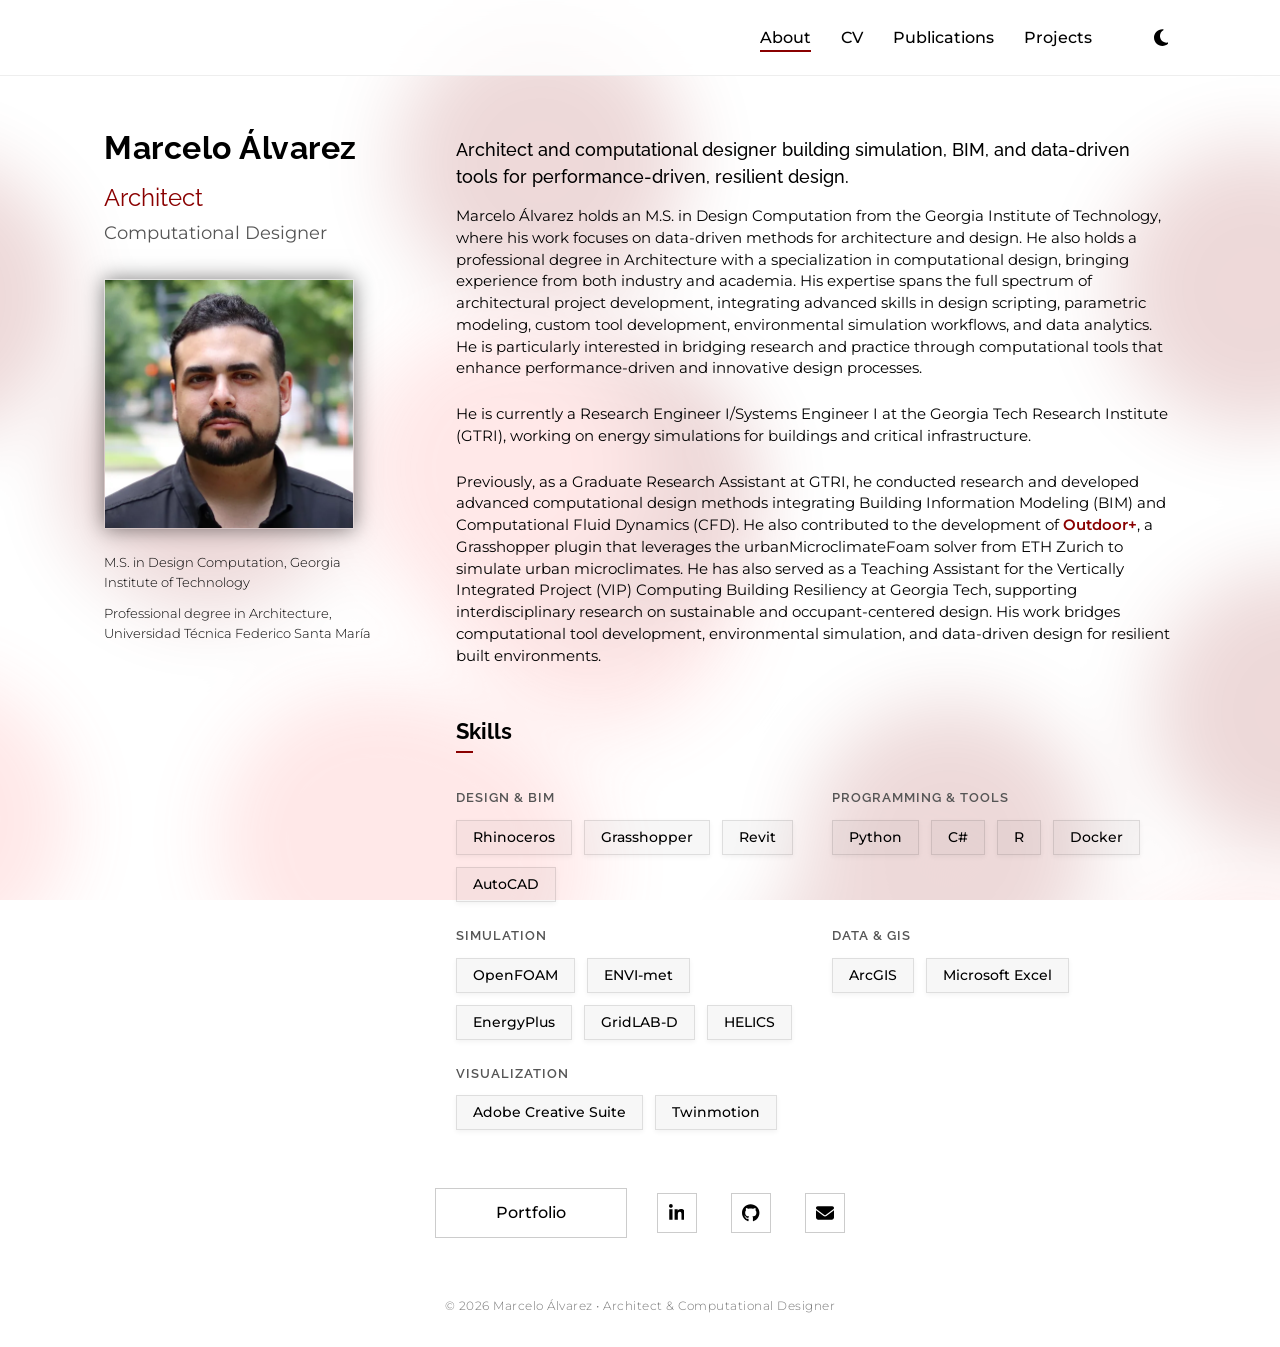
==== commit dc32c394: "feat: improve accessibility, performance and maintainability across the site - Add page titles, favi" ====
--- a/index.html
+++ b/index.html
@@ -4,42 +4,28 @@
 <head>
     <meta charset="UTF-8">
     <meta name="viewport" content="width=device-width, initial-scale=1.0">
+    <title>Marcelo Álvarez | Architect &amp; Computational Designer</title>
     <meta name="description" content="Marcelo Álvarez - Architect & Computational Designer specializing in data-driven methods, urban microclimate CFD, and custom BIM tools. M.S. Design Computation, Georgia Tech.">
     <meta name="author" content="Marcelo Álvarez">
     <meta property="og:title" content="Marcelo Álvarez | Architect & Computational Designer">
     <meta property="og:description" content="M.S. in Design Computation, Georgia Institute of Technology. Research Engineer & Computational Designer.">
-    <meta property="og:image" content="https://raw.githubusercontent.com/alvarezdmarch/personal-website/refs/heads/main/resources/profilepicture2.jpg">
+    <meta property="og:image" content="https://www.alvarezdm.me/resources/profilepicture2.jpg">
     <meta property="og:type" content="website">
-    <link rel="stylesheet" href="https://cdnjs.cloudflare.com/ajax/libs/font-awesome/6.4.0/css/all.min.css">
     <link rel="stylesheet"
         href="https://fonts.googleapis.com/css2?family=Montserrat:wght@300;400;500;600&family=Raleway:wght@400;500;600&display=swap">
+    <link rel="icon" href="favicon.svg" type="image/svg+xml">
     <link rel="stylesheet" href="styles.css">
+    <script>
+        try {
+            var t = localStorage.getItem('theme') || (matchMedia('(prefers-color-scheme: light)').matches ? 'light' : 'dark');
+            document.documentElement.setAttribute('data-theme', t);
+        } catch (e) { }
+    </script>
+    <script src="layout.js"></script>
 </head>
 
 <body>
-    <!-- Fixed Background -->
-    <div class="background-container" style="position: fixed; top: 0; left: 0; width: 100%; height: 100%; z-index: -1;">
-    </div>
-
-    <!-- Navigation -->
-    <nav>
-        <div class="container nav-container">
-            <button id="menu-toggle" class="menu-toggle" aria-label="Toggle Mobile Navigation">
-                <i class="fas fa-bars"></i>
-            </button>
-            <ul class="nav-links">
-                <li><a href="index.html" class="active">About</a></li>
-                <li><a href="cv.html">CV</a></li>
-                <li><a href="publications.html">Publications</a></li>
-                <li><a href="projects.html">Projects</a></li>
-                <li>
-                    <button id="theme-toggle" class="theme-toggle" aria-label="Toggle Dark Mode">
-                        <i class="fas fa-sun"></i>
-                    </button>
-                </li>
-            </ul>
-        </div>
-    </nav>
+    <script>siteHeader();</script>
 
     <!-- Main Content -->
     <div class="container">
@@ -50,17 +36,20 @@
                     <h2>Architect</h2>
                     <h4>Computational Designer</h4>
                 </div>
-                <img src="https://raw.githubusercontent.com/alvarezdmarch/personal-website/refs/heads/main/resources/profilepicture2.jpg"
-                    alt="Profile Picture" class="profile-image">
-                <p style="font-weight: 300; padding-top: 1.5rem; font-size: small;">M.S. in Design Computation, Georgia
-                    Institute of Technology</p>
-                <p style="font-weight: 300; padding-top: 0.75rem; font-size: small;">Professional degree in
-                    Architecture, Universidad Técnica Federico Santa María</p>
+                <img src="resources/profilepicture2.webp" width="250" height="250"
+                    alt="Portrait of Marcelo Álvarez" class="profile-image">
+                <p class="profile-degree">M.S. in Design Computation, Georgia Institute of Technology</p>
+                <p class="profile-degree">Professional degree in Architecture, Universidad Técnica Federico Santa
+                    María</p>
             </div>
             <div class="right-column">
                 <div class="bio">
+                    <p class="bio-lead">
+                        Architect and computational designer building simulation, BIM, and data-driven tools for
+                        performance-driven, resilient design.
+                    </p>
                     <p>
-                        Marcelo Alvarez holds an M.S. in Design Computation from the Georgia Institute of Technology,
+                        Marcelo Álvarez holds an M.S. in Design Computation from the Georgia Institute of Technology,
                         where his work
                         focuses on data-driven methods for architecture and design. He also holds a professional degree
                         in
@@ -72,120 +61,76 @@
                         performance-driven and innovative design processes.
                     </p>
                     <p>
-                        He is currently working as a Research Engineer I/Systems Engineer I at the Georgia Tech Research
-                        Institute.
-                        Previously, he worked as a Graduate Research Assistant at the Georgia Tech Research Institute
-                        (GTRI), where he conducted research and developed advanced computational design methods
-                        integrating Building Information Modeling (BIM) and Computational Fluid Dynamics (CFD).
-                        He served as a Teaching Assistant for the Vertically
-                        Integrated Project (VIP) Computing Building Resiliency at Georgia Tech, supporting
-                        interdisciplinary research on sustainable and occupant-centered design.
-                        He is also contributing to the development of <a href="https://docs.eddy3d.com/outdoorplus/"
-                            target="_blank" rel="noopener noreferrer" style="color: #6d0000; font-weight: bold;">Outdoor+</a>,
-                        a Grasshopper plugin that leverages the urbanMicroclimateFoam solver from ETH Zurich to simulate
-                        urban microclimates. His work bridges computational tool
-                        development, environmental simulation, and data-driven design for resilient built environments.
+                        He is currently a Research Engineer I/Systems Engineer I at the Georgia Tech Research Institute
+                        (GTRI), working on energy simulations for buildings and critical infrastructure.
+                    </p>
+                    <p>
+                        Previously, as a Graduate Research Assistant at GTRI, he conducted research and developed
+                        advanced computational design methods integrating Building Information Modeling (BIM) and
+                        Computational Fluid Dynamics (CFD). He also contributed to the development of
+                        <a href="https://docs.eddy3d.com/outdoorplus/" target="_blank"
+                            rel="noopener noreferrer">Outdoor+</a>, a Grasshopper plugin that leverages the
+                        urbanMicroclimateFoam solver from ETH Zurich to simulate urban microclimates. He has also served
+                        as a Teaching Assistant for the Vertically Integrated Project (VIP) Computing Building
+                        Resiliency at Georgia Tech, supporting interdisciplinary research on sustainable and
+                        occupant-centered design. His work bridges
+                        computational tool development, environmental simulation, and data-driven design for resilient
+                        built environments.
                     </p>
                     <h3>Skills</h3>
-                    <div class="skills-list">
-                        <div class="skill-item">
-                            <div class="skill-info">Grasshopper: Advanced parametric modeling and data manipulation
-                            </div>
-                            <img src="https://raw.githubusercontent.com/alvarezdmarch/personal-website/refs/heads/main/resources/grasshopper.png"
-                                alt="Grasshopper">
+                    <!-- To add a skill, add one <li class="skill-item"> line to the matching group -->
+                    <div class="skill-groups">
+                        <div class="skill-group">
+                            <h5 class="skill-group-title">Design &amp; BIM</h5>
+                            <ul class="skills-list">
+                                <li class="skill-item">Rhinoceros</li>
+                                <li class="skill-item">Grasshopper</li>
+                                <li class="skill-item">Revit</li>
+                                <li class="skill-item">AutoCAD</li>
+                            </ul>
                         </div>
-                        <div class="skill-item">
-                            <div class="skill-info">Revit: BIM and custom IFC tool development</div>
-                            <img src="https://raw.githubusercontent.com/alvarezdmarch/personal-website/refs/heads/main/resources/revit.png"
-                                alt="Revit">
+                        <div class="skill-group">
+                            <h5 class="skill-group-title">Programming &amp; Tools</h5>
+                            <ul class="skills-list">
+                                <li class="skill-item">Python</li>
+                                <li class="skill-item">C#</li>
+                                <li class="skill-item">R</li>
+                                <li class="skill-item">Docker</li>
+                            </ul>
                         </div>
-                        <div class="skill-item">
-                            <div class="skill-info">Python: Programming for computational design & data analytics</div>
-                            <img src="https://raw.githubusercontent.com/alvarezdmarch/personal-website/refs/heads/main/resources/python.png"
-                                alt="Python">
+                        <div class="skill-group">
+                            <h5 class="skill-group-title">Simulation</h5>
+                            <ul class="skills-list">
+                                <li class="skill-item">OpenFOAM</li>
+                                <li class="skill-item">ENVI-met</li>
+                                <li class="skill-item">EnergyPlus</li>
+                                <li class="skill-item">GridLAB-D</li>
+                                <li class="skill-item">HELICS</li>
+                            </ul>
                         </div>
-                        <div class="skill-item">
-                            <div class="skill-info">C#: Grasshopper plugin development and computational tools</div>
-                            <img src="https://raw.githubusercontent.com/alvarezdmarch/personal-website/refs/heads/main/resources/csharp.png"
-                                alt="C#">
+                        <div class="skill-group">
+                            <h5 class="skill-group-title">Data &amp; GIS</h5>
+                            <ul class="skills-list">
+                                <li class="skill-item">ArcGIS</li>
+                                <li class="skill-item">Microsoft Excel</li>
+                            </ul>
                         </div>
-                        <div class="skill-item">
-                            <div class="skill-info">Rhinoceros: 3D modeling and digital fabrication</div>
-                            <img src="https://raw.githubusercontent.com/alvarezdmarch/personal-website/refs/heads/main/resources/rhino.png"
-                                alt="Rhinoceros">
-                        </div>
-                        <div class="skill-item">
-                            <div class="skill-info">Adobe Creative Suite: Visual communication and design</div>
-                            <img src="https://raw.githubusercontent.com/alvarezdmarch/personal-website/refs/heads/main/resources/adobe.png"
-                                alt="Adobe">
+                        <div class="skill-group">
+                            <h5 class="skill-group-title">Visualization</h5>
+                            <ul class="skills-list">
+                                <li class="skill-item">Adobe Creative Suite</li>
+                                <li class="skill-item">Twinmotion</li>
+                            </ul>
                         </div>
                     </div>
                 </div>
             </div>
         </div>
 
-        <div class="social-section">
-            <!-- Portfolio Button -->
-            <a href="https://alvarezdmarch.github.io/portfolio2/" target="_blank" rel="noopener noreferrer" class="portfolio-button">
-                Portfolio
-            </a>
-
-            <!-- Social Icons -->
-            <div class="social-icons">
-                <a href="https://www.linkedin.com/in/alvarezdm/" target="_blank" rel="noopener noreferrer" aria-label="LinkedIn Profile">
-                    <i class="fab fa-linkedin-in"></i>
-                </a>
-                <a href="https://github.com/alvarezdmarch" target="_blank" rel="noopener noreferrer" aria-label="GitHub Profile">
-                    <i class="fab fa-github"></i>
-                </a>
-                <a href="mailto:alvarezdm.arch@gmail.com" aria-label="Email Contact">
-                    <i class="fas fa-envelope"></i>
-                </a>
-            </div>
-        </div>
-
-        <footer class="site-footer">
-            <p>© 2026 Marcelo Álvarez • Architect & Computational Designer</p>
-        </footer>
-    </div>
-
-
-    <div class="background">
-        <span></span>
-        <span></span>
-        <span></span>
-        <span></span>
-        <span></span>
-        <span></span>
-        <span></span>
-        <span></span>
-        <span></span>
-        <span></span>
-        <span></span>
-        <span></span>
-        <span></span>
-        <span></span>
-        <span></span>
-        <span></span>
-        <span></span>
-        <span></span>
-        <span></span>
-        <span></span>
+        <script>siteFooter();</script>
     </div>
 
     <script src="theme.js"></script>
-    <script>
-        document.addEventListener('DOMContentLoaded', function () {
-            const navLinks = document.querySelectorAll('.nav-links a');
-
-            navLinks.forEach(link => {
-                link.addEventListener('click', function () {
-                    navLinks.forEach(item => item.classList.remove('active'));
-                    this.classList.add('active');
-                });
-            });
-        });
-    </script>
 </body>
 
 </html>
--- a/styles.css
+++ b/styles.css
@@ -4,6 +4,8 @@
     --text-color: #e0e0e0;
     --text-muted: #b0b0b0;
     --accent-color: #6d0000;
+    --accent-text: #e04848;
+    /* Brighter red for text on the dark background */
     --border-color: #222;
     --hover-bg: rgba(255, 255, 255, 0.05);
     --card-bg: rgba(255, 255, 255, 0.03);
@@ -20,6 +22,7 @@
     --text-color: #000000;
     --text-muted: #555555;
     --accent-color: #8a0000;
+    --accent-text: #8a0000;
     /* Slightly darker red for light mode contrast */
     --border-color: #ddd;
     --hover-bg: rgba(0, 0, 0, 0.05);
@@ -132,7 +135,7 @@
 }
 
 .menu-toggle:hover {
-    color: var(--accent-color);
+    color: var(--accent-text);
 }
 
 .nav-links {
@@ -189,7 +192,27 @@
 }
 
 .theme-toggle:hover {
-    color: var(--accent-color);
+    color: var(--accent-text);
+}
+
+/* Inline SVG icons */
+.icon {
+    width: auto;
+    height: 1em;
+    fill: currentColor;
+    position: relative;
+}
+
+.theme-toggle .icon-moon,
+.menu-toggle .icon-close,
+html[data-theme="light"] .theme-toggle .icon-sun,
+.menu-toggle[aria-expanded="true"] .icon-open {
+    display: none;
+}
+
+html[data-theme="light"] .theme-toggle .icon-moon,
+.menu-toggle[aria-expanded="true"] .icon-close {
+    display: block;
 }
 
 /* Main Content */
@@ -226,7 +249,7 @@
     font-family: 'Raleway', sans-serif;
     font-size: 24px;
     font-weight: 400;
-    color: var(--accent-color);
+    color: var(--accent-text);
     margin-bottom: 0.25rem;
 }
 
@@ -285,7 +308,8 @@
 }
 
 .bio a {
-    color: var(--accent-color);
+    color: var(--accent-text);
+    font-weight: 600;
     text-decoration: none;
     transition: all 0.2s ease;
 }
@@ -294,92 +318,67 @@
     color: var(--active-color);
 }
 
-/* Skills Grid */
+.bio .bio-lead {
+    font-family: 'Raleway', sans-serif;
+    font-size: 18px;
+    font-weight: 500;
+    color: var(--active-color);
+    margin-bottom: 1rem;
+}
+
+.profile-degree {
+    font-weight: 300;
+    font-size: small;
+    padding-top: 0.75rem;
+}
+
+.profile-image + .profile-degree {
+    padding-top: 1.5rem;
+}
+
+/* Skills */
+.skill-groups {
+    display: grid;
+    grid-template-columns: repeat(auto-fit, minmax(16rem, 1fr));
+    gap: 1.5rem 2rem;
+    padding-top: 1.5rem;
+}
+
+.skill-group-title {
+    font-family: 'Raleway', sans-serif;
+    font-size: 13px;
+    font-weight: 600;
+    letter-spacing: 1px;
+    text-transform: uppercase;
+    color: var(--text-muted);
+    margin-bottom: 0.75rem;
+}
+
 .skills-list {
     display: flex;
     flex-wrap: wrap;
-    gap: 2.5rem;
-    align-items: center;
-    padding-top: 1.5rem;
+    gap: 0.75rem;
+    list-style: none;
 }
 
 .skill-item {
-    position: relative;
-    display: flex;
-    flex-direction: column;
-    align-items: center;
-    cursor: pointer;
-}
-
-.skills-list img {
-    width: 82px;
-    height: 82px;
-    transition: all 0.4s cubic-bezier(0.4, 0, 0.2, 1);
-    filter: grayscale(100%) opacity(0.7);
-    border: 2px solid transparent;
-    /* darker border for unselected state */
-    padding: 5px;
+    background: var(--card-bg);
+    border: 1px solid var(--card-border);
+    color: var(--text-color);
+    padding: 0.4rem 1rem;
     border-radius: 0;
-    background: var(--card-bg);
-}
-
-.skill-item:hover img {
-    transform: translateY(-5px) scale(1.05);
-    filter: grayscale(0%) opacity(1);
-    border-color: rgba(109, 0, 0, 0.5);
+    font-size: 13.5px;
+    font-weight: 500;
+    transition: all 0.3s ease;
+    cursor: default;
+    box-shadow: 0 2px 5px rgba(0, 0, 0, 0.05);
+}
+
+.skill-item:hover {
+    border-color: var(--accent-color);
+    color: var(--active-color);
+    transform: translateY(-2px);
     background: var(--social-hover-bg);
-    box-shadow: 0 10px 20px -10px rgba(0, 0, 0, 0.5);
-}
-
-.skill-info {
-    position: absolute;
-    bottom: 110%;
-    left: 50%;
-    transform: translateX(-50%) translateY(5px);
-    background-color: rgba(10, 10, 10, 0.95);
-    color: #fff;
-    padding: 8px 16px;
-    border-radius: 0;
-    font-size: 13px;
-    letter-spacing: 0.5px;
-    white-space: nowrap;
-    pointer-events: none;
-    opacity: 0;
-    visibility: hidden;
-    transition: all 0.3s cubic-bezier(0.4, 0, 0.2, 1);
-    border: 1px solid rgba(109, 0, 0, 0.4);
-    z-index: 100;
-    width: max-content;
-    max-width: 500px;
-    box-shadow: 0 5px 15px rgba(0, 0, 0, 0.5);
-    backdrop-filter: blur(5px);
-}
-
-.skill-item:hover .skill-info {
-    opacity: 1;
-    visibility: visible;
-    transform: translateX(-50%) translateY(0);
-}
-
-.skill-info:after {
-    content: '';
-    position: absolute;
-    top: 100%;
-    left: 50%;
-    margin-left: -5px;
-    border-width: 5px;
-    border-style: solid;
-    border-color: #6d0000 transparent transparent transparent;
-}
-
-/* Light Mode specific icon adjustments */
-html[data-theme="light"] .skills-list img {
-    filter: grayscale(100%) invert(1) opacity(0.8);
-}
-
-html[data-theme="light"] .skill-item:hover img {
-    /* Keep inverted on hover so they differ from the dark-mode optimized originals */
-    filter: grayscale(0%) invert(1) opacity(1);
 }
 
 /* Social section */
@@ -513,7 +512,7 @@
 }
 
 .cv-summary:hover .section-title {
-    color: var(--accent-color);
+    color: var(--accent-text);
 }
 
 .entry {
@@ -537,7 +536,7 @@
 
 .entry-subtitle {
     font-size: 16px;
-    color: var(--accent-color);
+    color: var(--accent-text);
     margin-bottom: 0.5rem;
     font-weight: 500;
 }
@@ -564,33 +563,20 @@
     margin-bottom: 0.25rem;
 }
 
-/* CV Technical Skills List */
 .cv-details .skills-list {
-    display: flex;
-    flex-wrap: wrap;
-    gap: 0.75rem;
-    list-style: none;
     padding-top: 1rem;
 }
 
-.cv-details .skill-item {
-    background: var(--card-bg);
-    border: 1px solid var(--card-border);
-    color: var(--text-color);
-    padding: 0.4rem 1rem;
-    border-radius: 0;
-    font-size: 13.5px;
-    font-weight: 500;
-    transition: all 0.3s ease;
-    cursor: default;
-    box-shadow: 0 2px 5px rgba(0, 0, 0, 0.05);
-}
-
-.cv-details .skill-item:hover {
-    border-color: var(--accent-color);
-    color: var(--active-color);
-    transform: translateY(-2px);
-    background: var(--social-hover-bg);
+.entry-thesis {
+    font-weight: bold;
+}
+
+.entry-citation {
+    padding-bottom: 1rem;
+}
+
+.entry-citation:last-child {
+    padding-bottom: 0;
 }
 
 /* Publications Page Specifics */
@@ -654,7 +640,7 @@
     cursor: pointer;
     font-weight: 500;
     font-size: 14.5px;
-    color: var(--accent-color);
+    color: var(--accent-text);
     margin-bottom: 0.5rem;
     transition: color 0.3s ease;
     user-select: none;
@@ -687,7 +673,7 @@
     content: '▼';
     font-size: 11px;
     margin-left: 10px;
-    color: var(--accent-color);
+    color: var(--accent-text);
     transition: transform 0.3s ease;
     display: inline-block;
     vertical-align: middle;
@@ -709,7 +695,7 @@
 
 .publication-link {
     display: inline-block;
-    color: var(--accent-color);
+    color: var(--accent-text);
     text-decoration: none;
     transition: all 0.3s ease;
     font-weight: 500;
@@ -734,6 +720,37 @@
 .publication-link:hover:after {
     width: 100%;
     background-color: var(--active-color);
+}
+
+.publication-authors strong {
+    color: var(--active-color);
+    font-weight: 600;
+}
+
+.publication-doi {
+    font-size: 14px;
+    margin-bottom: 0.5rem;
+}
+
+.publication-doi a {
+    color: var(--text-muted);
+    text-decoration: none;
+}
+
+.publication-doi a:hover {
+    color: var(--active-color);
+}
+
+.publication-bibtex {
+    margin-top: 0.5rem;
+    padding: 1rem;
+    background: var(--card-bg);
+    border: 1px solid var(--card-border);
+    font-size: 12.5px;
+    line-height: 1.5;
+    overflow-x: auto;
+    white-space: pre;
+    user-select: all;
 }
 
 
@@ -787,10 +804,6 @@
         padding: 0;
     }
 
-    .skill-info {
-        max-width: 150px;
-    }
-
     /* CV/Publications Responsive */
     .cv-content,
     .publications-content {
@@ -866,7 +879,7 @@
 
 .project-category {
     font-size: 14px;
-    color: var(--accent-color);
+    color: var(--accent-text);
     margin-bottom: 15px;
     font-weight: 500;
 }
@@ -880,7 +893,7 @@
 
 .project-link {
     display: inline-block;
-    color: var(--accent-color);
+    color: var(--accent-text);
     text-decoration: none;
     transition: all 0.3s ease;
     font-weight: 500;
@@ -1153,4 +1166,18 @@
     letter-spacing: 0.5px;
     text-align: center;
 }
-+
+/* Respect the OS "reduce motion" setting */
+@media (prefers-reduced-motion: reduce) {
+
+    .container,
+    .background span {
+        animation: none;
+    }
+
+    *,
+    *::before,
+    *::after {
+        transition-duration: 0.01ms !important;
+    }
+}
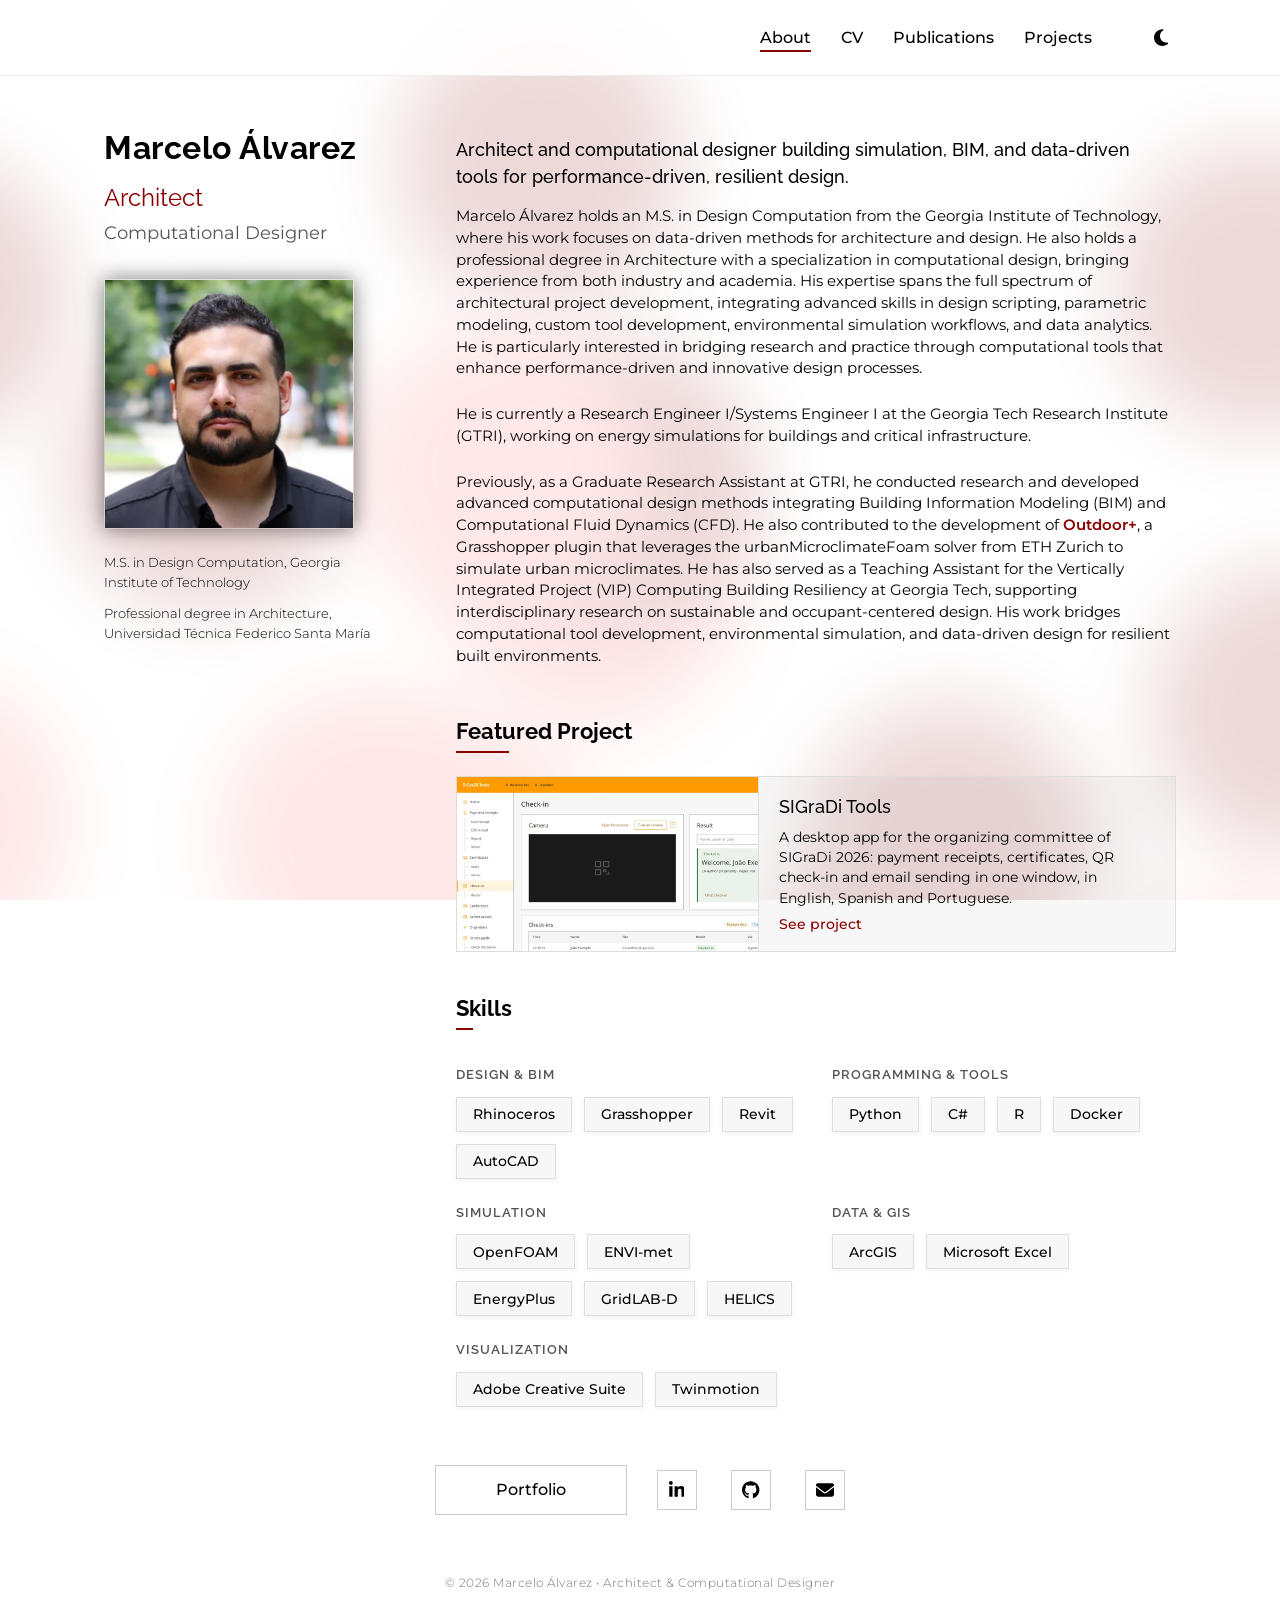
==== commit 09ea912f: "updated with sigradi tools" ====
--- a/index.html
+++ b/index.html
@@ -77,6 +77,19 @@
                         computational tool development, environmental simulation, and data-driven design for resilient
                         built environments.
                     </p>
+                    <h3>Featured Project</h3>
+                    <a href="projects.html#sigradi-tools" class="featured-project">
+                        <img src="resources/sigradi_tools.webp" width="1200" height="600" decoding="async"
+                            loading="lazy" alt="SIGraDi Tools check-in screen" class="featured-project-image">
+                        <span class="featured-project-info">
+                            <span class="featured-project-title">SIGraDi Tools</span>
+                            <span class="featured-project-text">A desktop app for the organizing committee of
+                                SIGraDi 2026: payment receipts, certificates, QR check-in and email sending in one
+                                window, in English, Spanish and Portuguese.</span>
+                            <span class="featured-project-more">See project</span>
+                        </span>
+                    </a>
+
                     <h3>Skills</h3>
                     <!-- To add a skill, add one <li class="skill-item"> line to the matching group -->
                     <div class="skill-groups">
--- a/styles.css
+++ b/styles.css
@@ -326,6 +326,69 @@
     margin-bottom: 1rem;
 }
 
+/* Featured project (home page) */
+.bio a.featured-project {
+    display: flex;
+    margin-top: 0.75rem;
+    margin-bottom: 1rem;
+    border: 1px solid var(--border-color);
+    background-color: var(--card-bg);
+    color: var(--text-color);
+    font-weight: 400;
+    overflow: hidden;
+    transition: all 0.3s ease;
+}
+
+.bio a.featured-project:hover {
+    color: var(--text-color);
+    border-color: var(--accent-color);
+    transform: translateY(-3px);
+    box-shadow: 0 10px 25px rgba(109, 0, 0, 0.12);
+}
+
+.featured-project-image {
+    display: block;
+    width: 42%;
+    flex-shrink: 0;
+    height: auto;
+    aspect-ratio: 2 / 1;
+    align-self: stretch;
+    object-fit: cover;
+    object-position: top left;
+    border-right: 1px solid var(--border-color);
+}
+
+.featured-project-info {
+    display: flex;
+    flex-direction: column;
+    gap: 0.4rem;
+    padding: 1rem 1.25rem;
+}
+
+.featured-project-title {
+    font-family: 'Raleway', sans-serif;
+    font-size: 18px;
+    font-weight: 500;
+    color: var(--active-color);
+}
+
+.featured-project-text {
+    font-size: 13.5px;
+    line-height: 1.5;
+}
+
+.featured-project-more {
+    margin-top: auto;
+    font-size: 14px;
+    font-weight: 500;
+    color: var(--accent-text);
+    transition: color 0.3s ease;
+}
+
+.bio a.featured-project:hover .featured-project-more {
+    color: var(--active-color);
+}
+
 .profile-degree {
     font-weight: 300;
     font-size: small;
@@ -610,6 +673,14 @@
     list-style: none;
 }
 
+.publication-title {
+    font-family: 'Raleway', sans-serif;
+    font-size: 20px;
+    font-weight: 500;
+    color: var(--active-color);
+    margin-bottom: 0.5rem;
+}
+
 .publication-item {
     margin-bottom: 2.5rem;
     padding: 1.5rem;
@@ -770,6 +841,16 @@
     .left-column,
     .right-column {
         max-width: 100%;
+    }
+
+    .bio a.featured-project {
+        flex-direction: column;
+    }
+
+    .featured-project-image {
+        width: 100%;
+        border-right: none;
+        border-bottom: 1px solid var(--border-color);
     }
 
     .nav-container {
@@ -827,10 +908,6 @@
     .publication-title {
         font-size: 18px;
     }
-
-    .projects-grid {
-        grid-template-columns: 1fr;
-    }
 }
 
 /* Projects Page Specifics */
@@ -842,31 +919,104 @@
 
 .projects-grid {
     display: grid;
-    grid-template-columns: repeat(auto-fill, minmax(300px, 1fr));
+    /* Two columns on wide screens, one on phones (see the media query below) */
+    grid-template-columns: repeat(2, minmax(0, 1fr));
     gap: 30px;
 }
 
+/* Cards in a row share one height and keep their links on the same line */
 .project-card {
+    display: flex;
+    flex-direction: column;
     border: 1px solid var(--border-color);
-    margin-bottom: 20px;
     background-color: var(--card-bg);
+    overflow: hidden;
     transition: all 0.3s ease;
 }
 
 .project-card:hover {
     border-color: var(--accent-color);
     transform: translateY(-5px);
-    box-shadow: 0 10px 20px rgba(0, 0, 0, 0.1);
-}
-
+    box-shadow: 0 10px 25px rgba(109, 0, 0, 0.12);
+}
+
+/* Every thumbnail uses the same 2:1 frame, anchored at the top so screenshots keep their header */
 .project-image {
+    display: block;
     width: 100%;
-    height: 200px;
+    height: auto;
+    aspect-ratio: 2 / 1;
     object-fit: cover;
+    object-position: top left;
+    border-bottom: 1px solid var(--border-color);
 }
 
 .project-info {
+    display: flex;
+    flex-direction: column;
+    flex: 1;
     padding: 20px;
+}
+
+.project-info .project-link {
+    margin-top: auto;
+    align-self: flex-start;
+}
+
+@media (max-width: 768px) {
+    .projects-grid {
+        grid-template-columns: minmax(0, 1fr);
+    }
+}
+
+/* Featured project: full row, image beside the text on wide screens */
+.project-card--featured {
+    grid-column: 1 / -1;
+}
+
+@media (min-width: 769px) {
+    .project-card--featured {
+        display: grid;
+        grid-template-columns: 1.25fr 1fr;
+    }
+
+    .project-card--featured .project-image {
+        height: 100%;
+        min-height: 300px;
+        aspect-ratio: auto;
+        border-bottom: none;
+        border-right: 1px solid var(--border-color);
+    }
+
+    .project-card--featured .project-info {
+        padding: 28px;
+    }
+}
+
+.project-badge {
+    font-family: 'Raleway', sans-serif;
+    font-size: 12px;
+    font-weight: 600;
+    letter-spacing: 1px;
+    text-transform: uppercase;
+    color: var(--text-muted);
+    margin-bottom: 8px;
+}
+
+.project-tags {
+    display: flex;
+    flex-wrap: wrap;
+    gap: 0.5rem;
+    list-style: none;
+    margin-bottom: 20px;
+}
+
+.project-tags li {
+    background: var(--card-bg);
+    border: 1px solid var(--card-border);
+    padding: 0.25rem 0.75rem;
+    font-size: 12.5px;
+    font-weight: 500;
 }
 
 .project-title {
